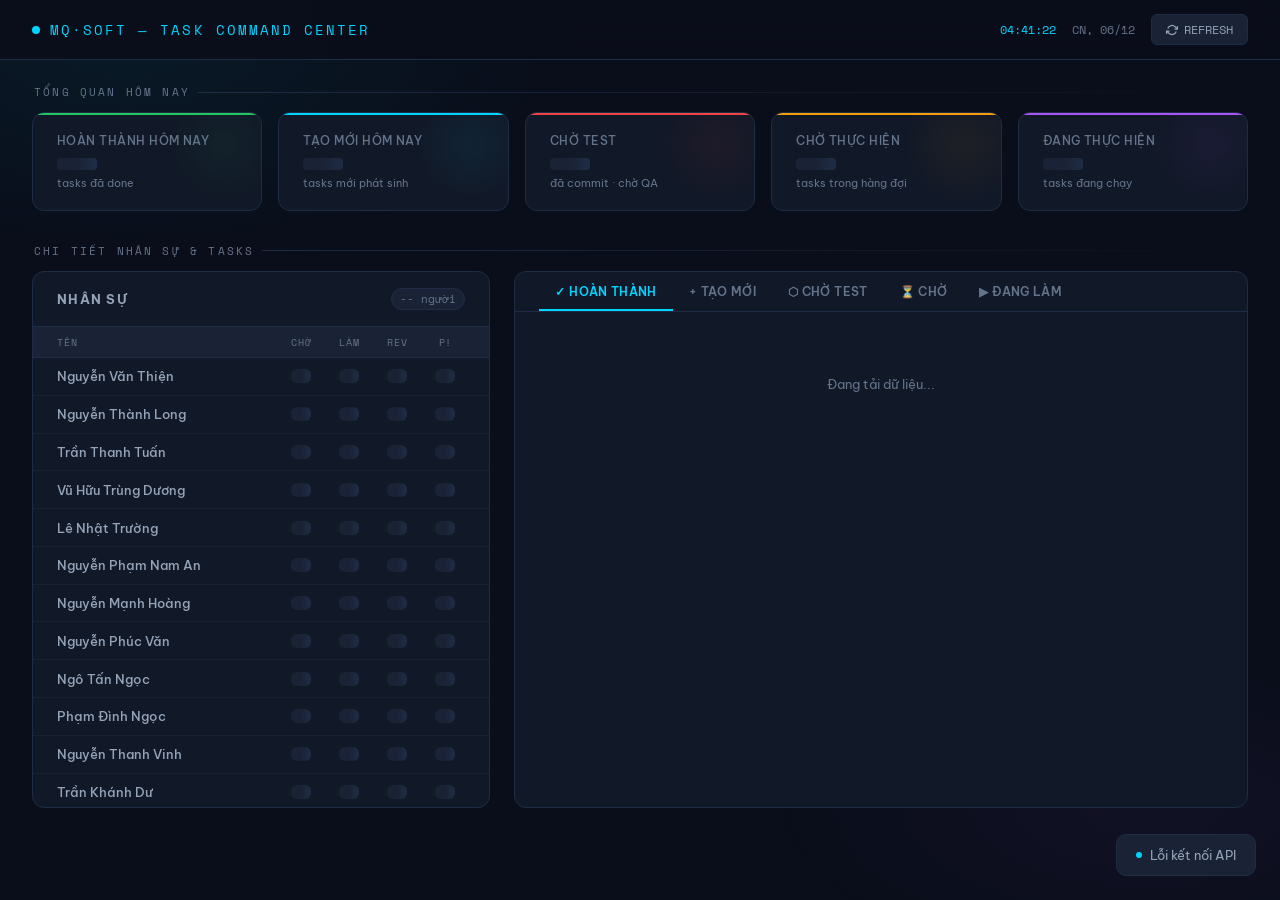
==== index.html @ 017e9a92 "first commit" ====
<!DOCTYPE html>
<html lang="vi">

<head>
  <meta charset="UTF-8">
  <meta name="viewport" content="width=device-width, initial-scale=1.0">
  <title>MQ Soft — Task Command Center</title>
  <!-- Fonts -->
  <link
    href="https://fonts.googleapis.com/css2?family=Space+Mono:wght@400;700&family=Be+Vietnam+Pro:wght@300;400;500;600;700;800&display=swap"
    rel="stylesheet">
  <!-- CSS -->
  <link rel="stylesheet" href="style.css">
</head>

<body>

  <header>
    <div class="logo">
      <div class="logo-dot"></div>
      MQ·SOFT — TASK COMMAND CENTER
    </div>
    <div class="header-right">
      <span id="clock">--:--:--</span>
      <span id="date-display"></span>
      <button class="refresh-btn" id="refreshBtn" onclick="loadAll()">
        <svg width="12" height="12" viewBox="0 0 24 24" fill="none" stroke="currentColor" stroke-width="2.5">
          <path d="M23 4v6h-6M1 20v-6h6" />
          <path d="M3.51 9a9 9 0 0114.85-3.36L23 10M1 14l4.64 4.36A9 9 0 0020.49 15" />
        </svg>
        REFRESH
      </button>
    </div>
  </header>

  <main>
    <!-- KPI ROW -->
    <div class="section-label">Tổng quan hôm nay</div>
    <div class="kpi-grid" id="kpiGrid">
      <div class="kpi-card" style="--card-accent:#22c55e" onclick="showTab('completed')">
        <div class="kpi-label">Hoàn thành hôm nay</div>
        <div class="kpi-value" id="kpi-completed">
          <div class="kpi-loading"></div>
        </div>
        <div class="kpi-sub">tasks đã done</div>
      </div>
      <div class="kpi-card" style="--card-accent:#00d4ff" onclick="showTab('created')">
        <div class="kpi-label">Tạo mới hôm nay</div>
        <div class="kpi-value" id="kpi-created">
          <div class="kpi-loading"></div>
        </div>
        <div class="kpi-sub">tasks mới phát sinh</div>
      </div>
      <div class="kpi-card" style="--card-accent:#ef4444" onclick="showTab('wait-test')">
        <div class="kpi-label">Chờ Test</div>
        <div class="kpi-value" id="kpi-waitTest">
          <div class="kpi-loading"></div>
        </div>
        <div class="kpi-sub">đã commit · chờ QA</div>
      </div>
      <div class="kpi-card" style="--card-accent:#f59e0b" onclick="showTab('pending')">
        <div class="kpi-label">Chờ thực hiện</div>
        <div class="kpi-value" id="kpi-pending">
          <div class="kpi-loading"></div>
        </div>
        <div class="kpi-sub">tasks trong hàng đợi</div>
      </div>
      <div class="kpi-card" style="--card-accent:#a855f7" onclick="showTab('doing')">
        <div class="kpi-label">Đang thực hiện</div>
        <div class="kpi-value" id="kpi-doing">
          <div class="kpi-loading"></div>
        </div>
        <div class="kpi-sub">tasks đang chạy</div>
      </div>
    </div>

    <!-- BOTTOM GRID -->
    <div class="section-label">Chi tiết nhân sự & Tasks</div>
    <div class="bottom-grid">

      <!-- Personnel Table -->
      <div class="table-card">
        <div class="table-header">
          <span class="table-title">Nhân sự</span>
          <span class="table-badge" id="staffCount">-- người</span>
        </div>
        <div class="personnel-list">
          <div class="person-row person-row-head">
            <div class="col-head">Tên</div>
            <div class="col-head" title="Chờ">CHỜ</div>
            <div class="col-head" title="Đang làm">LÀM</div>
            <div class="col-head" title="Review">REV</div>
            <div class="col-head" title="Ưu tiên">P!</div>
          </div>
          <div id="personList"></div>
        </div>
      </div>

      <!-- Task Detail -->
      <div class="detail-card">
        <div class="detail-tabs" id="tabBar">
          <button class="tab-btn active" data-tab="completed" onclick="showTab('completed')">✓ Hoàn thành</button>
          <button class="tab-btn" data-tab="created" onclick="showTab('created')">+ Tạo mới</button>
          <button class="tab-btn" data-tab="wait-test" onclick="showTab('wait-test')">⬡ Chờ test</button>
          <button class="tab-btn" data-tab="pending" onclick="showTab('pending')">⏳ Chờ</button>
          <button class="tab-btn" data-tab="doing" onclick="showTab('doing')">▶ Đang làm</button>
        </div>
        <div class="detail-body" id="taskList">
          <div class="empty-state">Đang tải dữ liệu...</div>
        </div>
      </div>

    </div>
  </main>

  <!-- Modal -->
  <div class="modal-overlay" id="modalOverlay" onclick="closeModal(event)">
    <div class="modal" id="modal">
      <div class="modal-header">
        <div class="modal-title" id="modalTitle">Task Detail</div>
        <button class="modal-close" onclick="closeModalDirect()">✕</button>
      </div>
      <div class="modal-body" id="modalBody"></div>
    </div>
  </div>

  <!-- Toast -->
  <div class="toast" id="toast">
    <div class="toast-dot"></div>
    <span id="toastMsg"></span>
  </div>

  <!-- JS -->
  <script src="script.js"></script>
</body>

</html>
---- style.css ----
:root {
  --bg: #0a0e1a;
  --surface: #111827;
  --surface2: #1a2235;
  --border: #1e2d45;
  --accent: #00d4ff;
  --accent2: #ff6b35;
  --accent3: #a855f7;
  --green: #22c55e;
  --yellow: #f59e0b;
  --red: #ef4444;
  --text: #e2e8f0;
  --text-muted: #64748b;
  --text-dim: #94a3b8;
  --mono: 'Space Mono', monospace;
  --sans: 'Be Vietnam Pro', sans-serif;
}

* { margin: 0; padding: 0; box-sizing: border-box; }

body {
  background: var(--bg);
  color: var(--text);
  font-family: var(--sans);
  min-height: 100vh;
  overflow-x: hidden;
}

body::before {
  content: '';
  position: fixed;
  top: 0; left: 0; right: 0; bottom: 0;
  background: 
    radial-gradient(ellipse 60% 40% at 10% 5%, rgba(0,212,255,0.06) 0%, transparent 60%),
    radial-gradient(ellipse 50% 30% at 90% 90%, rgba(168,85,247,0.05) 0%, transparent 60%);
  pointer-events: none;
  z-index: 0;
}

/* HEADER */
header {
  position: sticky; top: 0; z-index: 100;
  background: rgba(10,14,26,0.9);
  backdrop-filter: blur(16px);
  border-bottom: 1px solid var(--border);
  padding: 0 2rem;
  display: flex; align-items: center; justify-content: space-between;
  height: 60px;
}

.logo {
  font-family: var(--mono);
  font-size: 0.85rem;
  color: var(--accent);
  letter-spacing: 0.15em;
  display: flex; align-items: center; gap: 10px;
}
.logo-dot {
  width: 8px; height: 8px; border-radius: 50%;
  background: var(--accent);
  animation: pulse 2s infinite;
}
@keyframes pulse {
  0%,100% { opacity:1; transform: scale(1); }
  50% { opacity:0.4; transform: scale(0.7); }
}

.header-right {
  display: flex; align-items: center; gap: 1rem;
  font-family: var(--mono); font-size: 0.75rem; color: var(--text-muted);
}

#clock { color: var(--accent); }

.refresh-btn {
  display: flex; align-items: center; gap: 6px;
  background: var(--surface2); border: 1px solid var(--border);
  color: var(--text-dim); padding: 6px 14px; border-radius: 6px;
  cursor: pointer; font-family: var(--mono); font-size: 0.72rem;
  transition: all 0.2s;
}
.refresh-btn:hover { border-color: var(--accent); color: var(--accent); }
.refresh-btn svg { transition: transform 0.4s; }
.refresh-btn.loading svg { animation: spin 0.8s linear infinite; }
@keyframes spin { to { transform: rotate(360deg); } }

/* MAIN */
main {
  position: relative; z-index: 1;
  padding: 1.5rem 2rem 3rem;
  max-width: 1600px; margin: 0 auto;
}

/* SECTION TITLE */
.section-label {
  font-family: var(--mono);
  font-size: 0.68rem; letter-spacing: 0.2em;
  color: var(--text-muted); text-transform: uppercase;
  margin-bottom: 0.75rem; padding-left: 2px;
  display: flex; align-items: center; gap: 8px;
}
.section-label::after {
  content: ''; flex: 1; height: 1px;
  background: linear-gradient(90deg, var(--border), transparent);
}

/* KPI GRID */
.kpi-grid {
  display: grid;
  grid-template-columns: repeat(5, 1fr);
  gap: 1rem; margin-bottom: 2rem;
}

.kpi-card {
  background: var(--surface);
  border: 1px solid var(--border);
  border-radius: 12px;
  padding: 1.25rem 1.5rem;
  position: relative; overflow: hidden;
  cursor: pointer;
  transition: transform 0.2s, border-color 0.2s, box-shadow 0.2s;
}
.kpi-card:hover {
  transform: translateY(-2px);
  border-color: var(--card-accent, var(--accent));
  box-shadow: 0 8px 32px rgba(0,0,0,0.4), 0 0 0 1px var(--card-accent, var(--accent)) inset;
}
.kpi-card::before {
  content: '';
  position: absolute; top: 0; left: 0; right: 0; height: 2px;
  background: var(--card-accent, var(--accent));
}
.kpi-card::after {
  content: '';
  position: absolute; top: -30%; right: -10%;
  width: 120px; height: 120px; border-radius: 50%;
  background: radial-gradient(circle, var(--card-accent, var(--accent)) 0%, transparent 70%);
  opacity: 0.06;
  pointer-events: none;
}

.kpi-label {
  font-size: 0.72rem; font-weight: 500; letter-spacing: 0.04em;
  color: var(--text-muted); margin-bottom: 0.6rem;
  text-transform: uppercase;
}
.kpi-value {
  font-family: var(--mono); font-size: 2.4rem; font-weight: 700;
  line-height: 1;
  color: var(--card-accent, var(--accent));
}
.kpi-sub {
  font-size: 0.7rem; color: var(--text-muted); margin-top: 0.4rem;
}
.kpi-loading {
  width: 40px; height: 12px;
  background: linear-gradient(90deg, var(--surface2) 25%, var(--border) 50%, var(--surface2) 75%);
  background-size: 200% 100%;
  animation: shimmer 1.2s infinite;
  border-radius: 4px;
}
@keyframes shimmer {
  0% { background-position: 200% 0; }
  100% { background-position: -200% 0; }
}

/* BOTTOM GRID */
.bottom-grid {
  display: grid;
  grid-template-columns: 1fr 1.6fr;
  gap: 1.5rem;
}

/* PERSONNEL TABLE */
.table-card {
  background: var(--surface);
  border: 1px solid var(--border);
  border-radius: 12px;
  overflow: hidden;
}

.table-header {
  padding: 1rem 1.5rem;
  border-bottom: 1px solid var(--border);
  display: flex; align-items: center; justify-content: space-between;
}
.table-title {
  font-size: 0.8rem; font-weight: 700;
  text-transform: uppercase; letter-spacing: 0.1em;
  color: var(--text-dim);
}
.table-badge {
  font-family: var(--mono); font-size: 0.68rem;
  background: var(--surface2); border: 1px solid var(--border);
  color: var(--text-muted); padding: 2px 8px; border-radius: 20px;
}

.personnel-list { overflow-y: auto; max-height: 480px; }
.personnel-list::-webkit-scrollbar { width: 4px; }
.personnel-list::-webkit-scrollbar-track { background: transparent; }
.personnel-list::-webkit-scrollbar-thumb { background: var(--border); border-radius: 2px; }

.person-row {
  display: grid;
  grid-template-columns: 1fr 40px 40px 40px 40px;
  align-items: center;
  padding: 0.65rem 1.5rem;
  border-bottom: 1px solid rgba(30,45,69,0.5);
  gap: 0.5rem;
  cursor: pointer;
  transition: background 0.15s;
}
.person-row:hover { background: var(--surface2); }
.person-row:last-child { border-bottom: none; }

.person-name {
  font-size: 0.8rem; font-weight: 500;
  color: var(--text-dim);
  white-space: nowrap; overflow: hidden; text-overflow: ellipsis;
}
.person-stat {
  text-align: center;
  font-family: var(--mono); font-size: 0.8rem; font-weight: 700;
}
.stat-pending { color: var(--yellow); }
.stat-doing { color: var(--accent); }
.stat-review { color: var(--accent3); }
.stat-priority { color: var(--red); }

.person-row-head {
  grid-template-columns: 1fr 40px 40px 40px 40px;
  padding: 0.5rem 1.5rem;
  background: var(--surface2);
  border-bottom: 1px solid var(--border);
  position: sticky; top: 0; z-index: 1;
}
.col-head {
  text-align: center;
  font-family: var(--mono); font-size: 0.6rem;
  color: var(--text-muted); letter-spacing: 0.08em; text-transform: uppercase;
}
.col-head:first-child { text-align: left; }

/* TASK DETAIL PANEL */
.detail-card {
  background: var(--surface);
  border: 1px solid var(--border);
  border-radius: 12px;
  overflow: hidden;
  display: flex; flex-direction: column;
}

.detail-tabs {
  display: flex;
  border-bottom: 1px solid var(--border);
  padding: 0 1.5rem;
  gap: 0;
}
.tab-btn {
  background: none; border: none;
  color: var(--text-muted); cursor: pointer;
  font-family: var(--sans); font-size: 0.75rem; font-weight: 600;
  padding: 0.75rem 1rem;
  position: relative; letter-spacing: 0.03em;
  text-transform: uppercase; transition: color 0.2s;
  white-space: nowrap;
}
.tab-btn::after {
  content: ''; position: absolute; bottom: 0; left: 0; right: 0;
  height: 2px; background: var(--accent);
  transform: scaleX(0); transition: transform 0.2s;
}
.tab-btn.active { color: var(--accent); }
.tab-btn.active::after { transform: scaleX(1); }

.detail-body { flex: 1; overflow-y: auto; padding: 1rem 1.5rem; max-height: 480px; }
.detail-body::-webkit-scrollbar { width: 4px; }
.detail-body::-webkit-scrollbar-thumb { background: var(--border); border-radius: 2px; }

/* TASK LIST */
.task-item {
  background: var(--surface2);
  border: 1px solid var(--border);
  border-radius: 8px;
  padding: 0.85rem 1rem;
  margin-bottom: 0.6rem;
  transition: border-color 0.15s;
  cursor: pointer;
}
.task-item:hover { border-color: var(--accent); }

.task-title {
  font-size: 0.82rem; font-weight: 500; color: var(--text);
  margin-bottom: 0.4rem; line-height: 1.4;
}
.task-meta {
  display: flex; align-items: center; flex-wrap: wrap; gap: 0.5rem;
  margin-top: 0.4rem;
}
.task-tag {
  font-size: 0.65rem; font-weight: 600; letter-spacing: 0.05em;
  text-transform: uppercase; padding: 2px 8px; border-radius: 4px;
  border: 1px solid;
}
.tag-pending { color: var(--yellow); border-color: rgba(245,158,11,0.3); background: rgba(245,158,11,0.08); }
.tag-doing { color: var(--accent); border-color: rgba(0,212,255,0.3); background: rgba(0,212,255,0.08); }
.tag-review { color: var(--accent3); border-color: rgba(168,85,247,0.3); background: rgba(168,85,247,0.08); }
.tag-completed { color: var(--green); border-color: rgba(34,197,94,0.3); background: rgba(34,197,94,0.08); }
.tag-priority { color: var(--red); border-color: rgba(239,68,68,0.3); background: rgba(239,68,68,0.08); }

.task-assignee {
  font-size: 0.68rem; color: var(--text-muted);
  display: flex; align-items: center; gap: 4px;
}

.empty-state {
  text-align: center; padding: 3rem 1rem;
  color: var(--text-muted); font-size: 0.8rem;
}
.empty-state svg { opacity: 0.2; margin-bottom: 0.5rem; }

/* MODAL */
.modal-overlay {
  position: fixed; inset: 0; z-index: 999;
  background: rgba(0,0,0,0.7); backdrop-filter: blur(4px);
  display: flex; align-items: center; justify-content: center;
  padding: 1rem;
  opacity: 0; pointer-events: none; transition: opacity 0.2s;
}
.modal-overlay.open { opacity: 1; pointer-events: all; }

.modal {
  background: var(--surface);
  border: 1px solid var(--border);
  border-radius: 16px;
  width: 100%; max-width: 680px;
  max-height: 85vh; overflow-y: auto;
  transform: translateY(16px); transition: transform 0.2s;
}
.modal-overlay.open .modal { transform: translateY(0); }
.modal::-webkit-scrollbar { width: 4px; }
.modal::-webkit-scrollbar-thumb { background: var(--border); border-radius: 2px; }

.modal-header {
  padding: 1.5rem;
  border-bottom: 1px solid var(--border);
  display: flex; justify-content: space-between; align-items: flex-start;
  gap: 1rem;
}
.modal-title { font-size: 1rem; font-weight: 700; line-height: 1.4; color: var(--text); }
.modal-close {
  background: var(--surface2); border: 1px solid var(--border);
  color: var(--text-muted); width: 32px; height: 32px; border-radius: 8px;
  cursor: pointer; display: flex; align-items: center; justify-content: center;
  flex-shrink: 0; transition: all 0.2s;
}
.modal-close:hover { border-color: var(--red); color: var(--red); }

.modal-body { padding: 1.5rem; }
.modal-field { margin-bottom: 1rem; }
.modal-field-label {
  font-size: 0.68rem; font-weight: 600; letter-spacing: 0.1em;
  text-transform: uppercase; color: var(--text-muted); margin-bottom: 0.3rem;
}
.modal-field-value {
  font-size: 0.85rem; color: var(--text-dim);
  background: var(--surface2); border: 1px solid var(--border);
  border-radius: 8px; padding: 0.6rem 0.85rem;
  line-height: 1.5;
}

/* TOAST */
.toast {
  position: fixed; bottom: 1.5rem; right: 1.5rem; z-index: 9999;
  background: var(--surface2); border: 1px solid var(--border);
  border-radius: 10px; padding: 0.75rem 1.2rem;
  font-size: 0.8rem; color: var(--text-dim);
  display: flex; align-items: center; gap: 8px;
  transform: translateY(10px); opacity: 0;
  transition: all 0.3s;
}
.toast.show { transform: translateY(0); opacity: 1; }
.toast-dot { width: 6px; height: 6px; border-radius: 50%; background: var(--accent); }

/* Loading skeleton */
.skel { background: linear-gradient(90deg, var(--surface2) 25%, var(--border) 50%, var(--surface2) 75%);
  background-size: 200% 100%; animation: shimmer 1.2s infinite; border-radius: 6px; }

@media (max-width: 1200px) {
  .kpi-grid { grid-template-columns: repeat(3, 1fr); }
  .bottom-grid { grid-template-columns: 1fr; }
}
@media (max-width: 700px) {
  main { padding: 1rem; }
  .kpi-grid { grid-template-columns: repeat(2, 1fr); }
}
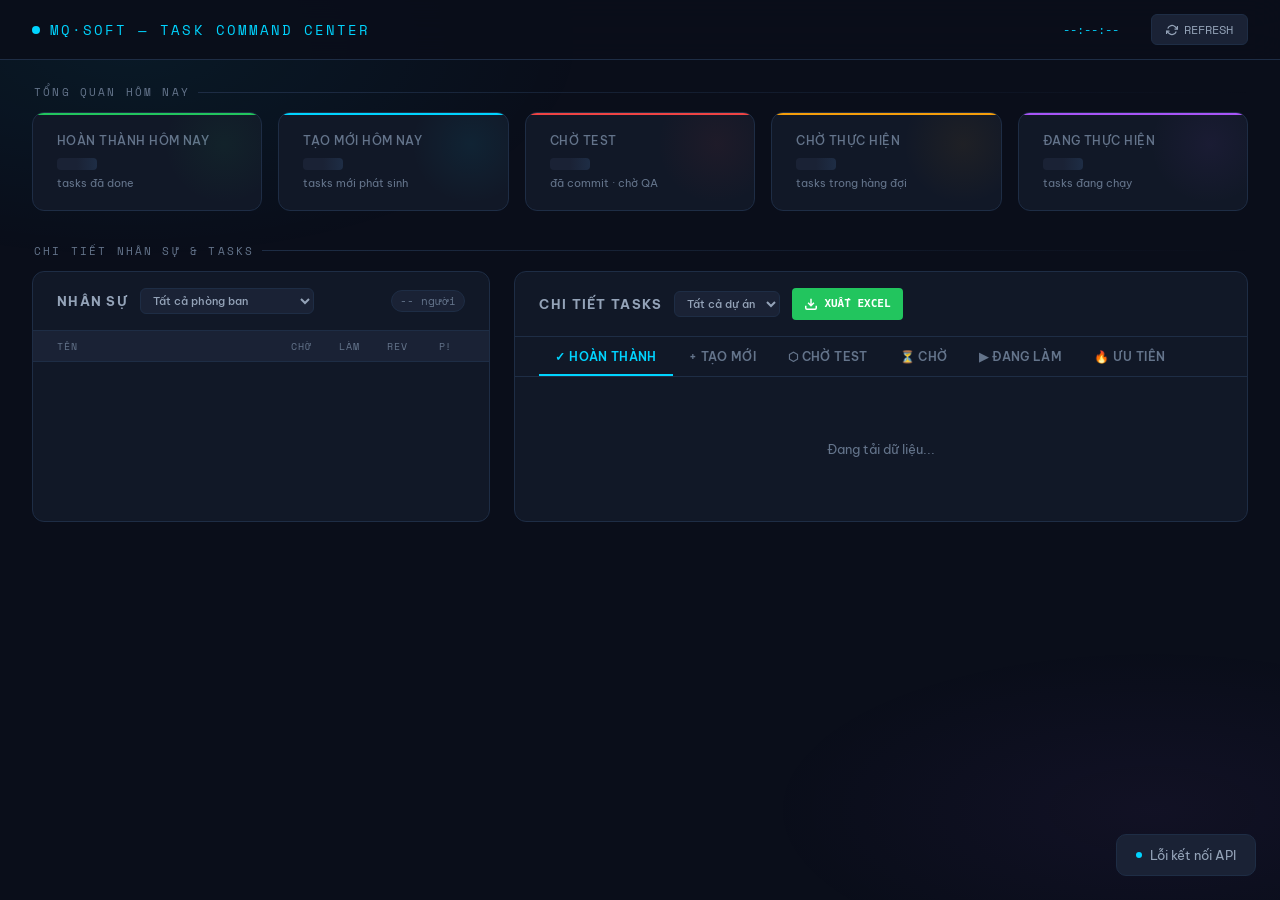
==== commit 34e2e432: "update_excell" ====
--- a/index.html
+++ b/index.html
@@ -23,7 +23,7 @@
     <div class="header-right">
       <span id="clock">--:--:--</span>
       <span id="date-display"></span>
-      <button class="refresh-btn" id="refreshBtn" onclick="loadAll()">
+      <button class="refresh-btn" id="refreshBtn" onclick="app.loadAll()">
         <svg width="12" height="12" viewBox="0 0 24 24" fill="none" stroke="currentColor" stroke-width="2.5">
           <path d="M23 4v6h-6M1 20v-6h6" />
           <path d="M3.51 9a9 9 0 0114.85-3.36L23 10M1 14l4.64 4.36A9 9 0 0020.49 15" />
@@ -37,35 +37,35 @@
     <!-- KPI ROW -->
     <div class="section-label">Tổng quan hôm nay</div>
     <div class="kpi-grid" id="kpiGrid">
-      <div class="kpi-card" style="--card-accent:#22c55e" onclick="showTab('completed')">
+      <div class="kpi-card" style="--card-accent:#22c55e" onclick="app.showTab('completed')">
         <div class="kpi-label">Hoàn thành hôm nay</div>
         <div class="kpi-value" id="kpi-completed">
           <div class="kpi-loading"></div>
         </div>
         <div class="kpi-sub">tasks đã done</div>
       </div>
-      <div class="kpi-card" style="--card-accent:#00d4ff" onclick="showTab('created')">
+      <div class="kpi-card" style="--card-accent:#00d4ff" onclick="app.showTab('created')">
         <div class="kpi-label">Tạo mới hôm nay</div>
         <div class="kpi-value" id="kpi-created">
           <div class="kpi-loading"></div>
         </div>
         <div class="kpi-sub">tasks mới phát sinh</div>
       </div>
-      <div class="kpi-card" style="--card-accent:#ef4444" onclick="showTab('wait-test')">
+      <div class="kpi-card" style="--card-accent:#ef4444" onclick="app.showTab('wait-test')">
         <div class="kpi-label">Chờ Test</div>
         <div class="kpi-value" id="kpi-waitTest">
           <div class="kpi-loading"></div>
         </div>
         <div class="kpi-sub">đã commit · chờ QA</div>
       </div>
-      <div class="kpi-card" style="--card-accent:#f59e0b" onclick="showTab('pending')">
+      <div class="kpi-card" style="--card-accent:#f59e0b" onclick="app.showTab('pending')">
         <div class="kpi-label">Chờ thực hiện</div>
         <div class="kpi-value" id="kpi-pending">
           <div class="kpi-loading"></div>
         </div>
         <div class="kpi-sub">tasks trong hàng đợi</div>
       </div>
-      <div class="kpi-card" style="--card-accent:#a855f7" onclick="showTab('doing')">
+      <div class="kpi-card" style="--card-accent:#a855f7" onclick="app.showTab('doing')">
         <div class="kpi-label">Đang thực hiện</div>
         <div class="kpi-value" id="kpi-doing">
           <div class="kpi-loading"></div>
@@ -81,7 +81,15 @@
       <!-- Personnel Table -->
       <div class="table-card">
         <div class="table-header">
-          <span class="table-title">Nhân sự</span>
+          <div style="display:flex; align-items:center; gap:12px;">
+            <span class="table-title">Nhân sự</span>
+            <select class="dept-select" onchange="app.filterByDept(this.value)">
+              <option value="All">Tất cả phòng ban</option>
+              <option value="Phòng Triển Khai - Quản Lý Dự Án">Phòng Triển Khai - QLDA</option>
+              <option value="Phòng Lập Trình">Phòng Lập Trình</option>
+              <option value="Ban Giám Đốc">Ban Giám Đốc</option>
+            </select>
+          </div>
           <span class="table-badge" id="staffCount">-- người</span>
         </div>
         <div class="personnel-list">
@@ -98,12 +106,27 @@
 
       <!-- Task Detail -->
       <div class="detail-card">
+        <div class="table-header">
+          <div style="display:flex; align-items:center; gap:12px;">
+            <span class="table-title">Chi tiết Tasks</span>
+            <select class="dept-select" id="projectSelect" onchange="app.filterByProject(this.value)">
+              <option value="All">Tất cả dự án</option>
+            </select>
+            <button class="refresh-btn" onclick="app.exportTasks()" style="background:#22c55e; color:white; border:none; padding:4px 12px; border-radius:4px; font-size:11px; font-weight:bold; cursor:pointer; height:32px; display:flex; align-items:center; gap:6px;">
+              <svg width="14" height="14" viewBox="0 0 24 24" fill="none" stroke="currentColor" stroke-width="2.5">
+                <path d="M21 15v4a2 2 0 0 1-2 2H5a2 2 0 0 1-2-2v-4M7 10l5 5 5-5M12 15V3"/>
+              </svg>
+              XUẤT EXCEL
+            </button>
+          </div>
+        </div>
         <div class="detail-tabs" id="tabBar">
-          <button class="tab-btn active" data-tab="completed" onclick="showTab('completed')">✓ Hoàn thành</button>
-          <button class="tab-btn" data-tab="created" onclick="showTab('created')">+ Tạo mới</button>
-          <button class="tab-btn" data-tab="wait-test" onclick="showTab('wait-test')">⬡ Chờ test</button>
-          <button class="tab-btn" data-tab="pending" onclick="showTab('pending')">⏳ Chờ</button>
-          <button class="tab-btn" data-tab="doing" onclick="showTab('doing')">▶ Đang làm</button>
+          <button class="tab-btn active" data-tab="completed" onclick="app.showTab('completed')">✓ Hoàn thành</button>
+          <button class="tab-btn" data-tab="created" onclick="app.showTab('created')">+ Tạo mới</button>
+          <button class="tab-btn" data-tab="wait-test" onclick="app.showTab('wait-test')">⬡ Chờ test</button>
+          <button class="tab-btn" data-tab="pending" onclick="app.showTab('pending')">⏳ Chờ</button>
+          <button class="tab-btn" data-tab="doing" onclick="app.showTab('doing')">▶ Đang làm</button>
+          <button class="tab-btn" data-tab="priority" onclick="app.showTab('priority')" style="--tab-accent:var(--red)">🔥 Ưu tiên</button>
         </div>
         <div class="detail-body" id="taskList">
           <div class="empty-state">Đang tải dữ liệu...</div>
@@ -114,11 +137,11 @@
   </main>
 
   <!-- Modal -->
-  <div class="modal-overlay" id="modalOverlay" onclick="closeModal(event)">
+  <div class="modal-overlay" id="modalOverlay" onclick="app.closeModal(event)">
     <div class="modal" id="modal">
       <div class="modal-header">
         <div class="modal-title" id="modalTitle">Task Detail</div>
-        <button class="modal-close" onclick="closeModalDirect()">✕</button>
+        <button class="modal-close" onclick="app.closeModalDirect()">✕</button>
       </div>
       <div class="modal-body" id="modalBody"></div>
     </div>
--- a/style.css
+++ b/style.css
@@ -16,7 +16,11 @@
   --sans: 'Be Vietnam Pro', sans-serif;
 }
 
-* { margin: 0; padding: 0; box-sizing: border-box; }
+* {
+  margin: 0;
+  padding: 0;
+  box-sizing: border-box;
+}
 
 body {
   background: var(--bg);
@@ -29,22 +33,29 @@
 body::before {
   content: '';
   position: fixed;
-  top: 0; left: 0; right: 0; bottom: 0;
-  background: 
-    radial-gradient(ellipse 60% 40% at 10% 5%, rgba(0,212,255,0.06) 0%, transparent 60%),
-    radial-gradient(ellipse 50% 30% at 90% 90%, rgba(168,85,247,0.05) 0%, transparent 60%);
+  top: 0;
+  left: 0;
+  right: 0;
+  bottom: 0;
+  background:
+    radial-gradient(ellipse 60% 40% at 10% 5%, rgba(0, 212, 255, 0.06) 0%, transparent 60%),
+    radial-gradient(ellipse 50% 30% at 90% 90%, rgba(168, 85, 247, 0.05) 0%, transparent 60%);
   pointer-events: none;
   z-index: 0;
 }
 
 /* HEADER */
 header {
-  position: sticky; top: 0; z-index: 100;
-  background: rgba(10,14,26,0.9);
+  position: sticky;
+  top: 0;
+  z-index: 100;
+  background: rgba(10, 14, 26, 0.9);
   backdrop-filter: blur(16px);
   border-bottom: 1px solid var(--border);
   padding: 0 2rem;
-  display: flex; align-items: center; justify-content: space-between;
+  display: flex;
+  align-items: center;
+  justify-content: space-between;
   height: 60px;
 }
 
@@ -53,54 +64,107 @@
   font-size: 0.85rem;
   color: var(--accent);
   letter-spacing: 0.15em;
-  display: flex; align-items: center; gap: 10px;
-}
+  display: flex;
+  align-items: center;
+  gap: 10px;
+}
+
 .logo-dot {
-  width: 8px; height: 8px; border-radius: 50%;
+  width: 8px;
+  height: 8px;
+  border-radius: 50%;
   background: var(--accent);
   animation: pulse 2s infinite;
 }
+
 @keyframes pulse {
-  0%,100% { opacity:1; transform: scale(1); }
-  50% { opacity:0.4; transform: scale(0.7); }
+
+  0%,
+  100% {
+    opacity: 1;
+    transform: scale(1);
+  }
+
+  50% {
+    opacity: 0.4;
+    transform: scale(0.7);
+  }
 }
 
 .header-right {
-  display: flex; align-items: center; gap: 1rem;
-  font-family: var(--mono); font-size: 0.75rem; color: var(--text-muted);
-}
-
-#clock { color: var(--accent); }
+  display: flex;
+  align-items: center;
+  gap: 1rem;
+  font-family: var(--mono);
+  font-size: 0.75rem;
+  color: var(--text-muted);
+}
+
+#clock {
+  color: var(--accent);
+}
 
 .refresh-btn {
-  display: flex; align-items: center; gap: 6px;
-  background: var(--surface2); border: 1px solid var(--border);
-  color: var(--text-dim); padding: 6px 14px; border-radius: 6px;
-  cursor: pointer; font-family: var(--mono); font-size: 0.72rem;
+  display: flex;
+  align-items: center;
+  gap: 6px;
+  background: var(--surface2);
+  border: 1px solid var(--border);
+  color: var(--text-dim);
+  padding: 6px 14px;
+  border-radius: 6px;
+  cursor: pointer;
+  font-family: var(--mono);
+  font-size: 0.72rem;
   transition: all 0.2s;
 }
-.refresh-btn:hover { border-color: var(--accent); color: var(--accent); }
-.refresh-btn svg { transition: transform 0.4s; }
-.refresh-btn.loading svg { animation: spin 0.8s linear infinite; }
-@keyframes spin { to { transform: rotate(360deg); } }
+
+.refresh-btn:hover {
+  border-color: var(--accent);
+  color: var(--accent);
+}
+
+.refresh-btn svg {
+  transition: transform 0.4s;
+}
+
+.refresh-btn.loading svg {
+  animation: spin 0.8s linear infinite;
+}
+
+@keyframes spin {
+  to {
+    transform: rotate(360deg);
+  }
+}
 
 /* MAIN */
 main {
-  position: relative; z-index: 1;
+  position: relative;
+  z-index: 1;
   padding: 1.5rem 2rem 3rem;
-  max-width: 1600px; margin: 0 auto;
+  max-width: 1600px;
+  margin: 0 auto;
 }
 
 /* SECTION TITLE */
 .section-label {
   font-family: var(--mono);
-  font-size: 0.68rem; letter-spacing: 0.2em;
-  color: var(--text-muted); text-transform: uppercase;
-  margin-bottom: 0.75rem; padding-left: 2px;
-  display: flex; align-items: center; gap: 8px;
-}
+  font-size: 0.68rem;
+  letter-spacing: 0.2em;
+  color: var(--text-muted);
+  text-transform: uppercase;
+  margin-bottom: 0.75rem;
+  padding-left: 2px;
+  display: flex;
+  align-items: center;
+  gap: 8px;
+}
+
 .section-label::after {
-  content: ''; flex: 1; height: 1px;
+  content: '';
+  flex: 1;
+  height: 1px;
   background: linear-gradient(90deg, var(--border), transparent);
 }
 
@@ -108,7 +172,8 @@
 .kpi-grid {
   display: grid;
   grid-template-columns: repeat(5, 1fr);
-  gap: 1rem; margin-bottom: 2rem;
+  gap: 1rem;
+  margin-bottom: 2rem;
 }
 
 .kpi-card {
@@ -116,52 +181,81 @@
   border: 1px solid var(--border);
   border-radius: 12px;
   padding: 1.25rem 1.5rem;
-  position: relative; overflow: hidden;
+  position: relative;
+  overflow: hidden;
   cursor: pointer;
   transition: transform 0.2s, border-color 0.2s, box-shadow 0.2s;
 }
+
 .kpi-card:hover {
   transform: translateY(-2px);
   border-color: var(--card-accent, var(--accent));
-  box-shadow: 0 8px 32px rgba(0,0,0,0.4), 0 0 0 1px var(--card-accent, var(--accent)) inset;
-}
+  box-shadow: 0 8px 32px rgba(0, 0, 0, 0.4), 0 0 0 1px var(--card-accent, var(--accent)) inset;
+}
+
 .kpi-card::before {
   content: '';
-  position: absolute; top: 0; left: 0; right: 0; height: 2px;
+  position: absolute;
+  top: 0;
+  left: 0;
+  right: 0;
+  height: 2px;
   background: var(--card-accent, var(--accent));
 }
+
 .kpi-card::after {
   content: '';
-  position: absolute; top: -30%; right: -10%;
-  width: 120px; height: 120px; border-radius: 50%;
+  position: absolute;
+  top: -30%;
+  right: -10%;
+  width: 120px;
+  height: 120px;
+  border-radius: 50%;
   background: radial-gradient(circle, var(--card-accent, var(--accent)) 0%, transparent 70%);
   opacity: 0.06;
   pointer-events: none;
 }
 
 .kpi-label {
-  font-size: 0.72rem; font-weight: 500; letter-spacing: 0.04em;
-  color: var(--text-muted); margin-bottom: 0.6rem;
+  font-size: 0.72rem;
+  font-weight: 500;
+  letter-spacing: 0.04em;
+  color: var(--text-muted);
+  margin-bottom: 0.6rem;
   text-transform: uppercase;
 }
+
 .kpi-value {
-  font-family: var(--mono); font-size: 2.4rem; font-weight: 700;
+  font-family: var(--mono);
+  font-size: 2.4rem;
+  font-weight: 700;
   line-height: 1;
   color: var(--card-accent, var(--accent));
 }
+
 .kpi-sub {
-  font-size: 0.7rem; color: var(--text-muted); margin-top: 0.4rem;
-}
+  font-size: 0.7rem;
+  color: var(--text-muted);
+  margin-top: 0.4rem;
+}
+
 .kpi-loading {
-  width: 40px; height: 12px;
+  width: 40px;
+  height: 12px;
   background: linear-gradient(90deg, var(--surface2) 25%, var(--border) 50%, var(--surface2) 75%);
   background-size: 200% 100%;
   animation: shimmer 1.2s infinite;
   border-radius: 4px;
 }
+
 @keyframes shimmer {
-  0% { background-position: 200% 0; }
-  100% { background-position: -200% 0; }
+  0% {
+    background-position: 200% 0;
+  }
+
+  100% {
+    background-position: -200% 0;
+  }
 }
 
 /* BOTTOM GRID */
@@ -182,64 +276,145 @@
 .table-header {
   padding: 1rem 1.5rem;
   border-bottom: 1px solid var(--border);
-  display: flex; align-items: center; justify-content: space-between;
-}
+  display: flex;
+  align-items: center;
+  justify-content: space-between;
+}
+
 .table-title {
-  font-size: 0.8rem; font-weight: 700;
-  text-transform: uppercase; letter-spacing: 0.1em;
+  font-size: 0.8rem;
+  font-weight: 700;
+  text-transform: uppercase;
+  letter-spacing: 0.1em;
   color: var(--text-dim);
 }
+
 .table-badge {
-  font-family: var(--mono); font-size: 0.68rem;
-  background: var(--surface2); border: 1px solid var(--border);
-  color: var(--text-muted); padding: 2px 8px; border-radius: 20px;
-}
-
-.personnel-list { overflow-y: auto; max-height: 480px; }
-.personnel-list::-webkit-scrollbar { width: 4px; }
-.personnel-list::-webkit-scrollbar-track { background: transparent; }
-.personnel-list::-webkit-scrollbar-thumb { background: var(--border); border-radius: 2px; }
+  font-family: var(--mono);
+  font-size: 0.68rem;
+  background: var(--surface2);
+  border: 1px solid var(--border);
+  color: var(--text-muted);
+  padding: 2px 8px;
+  border-radius: 20px;
+}
+
+.dept-select {
+  background: var(--surface2);
+  border: 1px solid var(--border);
+  color: var(--text-dim);
+  font-family: var(--sans);
+  font-size: 0.7rem;
+  font-weight: 500;
+  padding: 4px 8px;
+  border-radius: 6px;
+  cursor: pointer;
+  outline: none;
+  transition: all 0.2s;
+}
+
+.dept-select:hover,
+.dept-select:focus {
+  border-color: var(--accent);
+  color: var(--accent);
+}
+
+.dept-select option {
+  background: var(--surface);
+  color: var(--text);
+}
+
+.personnel-list {
+  overflow-y: auto;
+  max-height: 480px;
+}
+
+.personnel-list::-webkit-scrollbar {
+  width: 4px;
+}
+
+.personnel-list::-webkit-scrollbar-track {
+  background: transparent;
+}
+
+.personnel-list::-webkit-scrollbar-thumb {
+  background: var(--border);
+  border-radius: 2px;
+}
 
 .person-row {
   display: grid;
   grid-template-columns: 1fr 40px 40px 40px 40px;
   align-items: center;
   padding: 0.65rem 1.5rem;
-  border-bottom: 1px solid rgba(30,45,69,0.5);
+  border-bottom: 1px solid rgba(30, 45, 69, 0.5);
   gap: 0.5rem;
   cursor: pointer;
   transition: background 0.15s;
 }
-.person-row:hover { background: var(--surface2); }
-.person-row:last-child { border-bottom: none; }
+
+.person-row:hover {
+  background: var(--surface2);
+}
+
+.person-row:last-child {
+  border-bottom: none;
+}
 
 .person-name {
-  font-size: 0.8rem; font-weight: 500;
+  font-size: 0.8rem;
+  font-weight: 500;
   color: var(--text-dim);
-  white-space: nowrap; overflow: hidden; text-overflow: ellipsis;
-}
+  white-space: nowrap;
+  overflow: hidden;
+  text-overflow: ellipsis;
+}
+
 .person-stat {
   text-align: center;
-  font-family: var(--mono); font-size: 0.8rem; font-weight: 700;
-}
-.stat-pending { color: var(--yellow); }
-.stat-doing { color: var(--accent); }
-.stat-review { color: var(--accent3); }
-.stat-priority { color: var(--red); }
+  font-family: var(--mono);
+  font-size: 0.8rem;
+  font-weight: 700;
+}
+
+.stat-pending {
+  color: var(--yellow);
+}
+
+.stat-doing {
+  color: var(--accent);
+}
+
+.stat-review {
+  color: var(--accent3);
+}
+
+.stat-priority {
+  color: var(--red);
+}
 
 .person-row-head {
   grid-template-columns: 1fr 40px 40px 40px 40px;
   padding: 0.5rem 1.5rem;
   background: var(--surface2);
   border-bottom: 1px solid var(--border);
-  position: sticky; top: 0; z-index: 1;
-}
+  position: sticky;
+  top: 0;
+  z-index: 1;
+}
+
 .col-head {
   text-align: center;
-  font-family: var(--mono); font-size: 0.6rem;
-  color: var(--text-muted); letter-spacing: 0.08em; text-transform: uppercase;
-}
-.col-head:first-child { text-align: left; }
+  font-family: var(--mono);
+  font-size: 0.6rem;
+  color: var(--text-muted);
+  letter-spacing: 0.08em;
+  text-transform: uppercase;
+}
+
+.col-head:first-child {
+  text-align: left;
+}
 
 /* TASK DETAIL PANEL */
 .detail-card {
@@ -247,7 +422,8 @@
   border: 1px solid var(--border);
   border-radius: 12px;
   overflow: hidden;
-  display: flex; flex-direction: column;
+  display: flex;
+  flex-direction: column;
 }
 
 .detail-tabs {
@@ -256,26 +432,58 @@
   padding: 0 1.5rem;
   gap: 0;
 }
+
 .tab-btn {
-  background: none; border: none;
-  color: var(--text-muted); cursor: pointer;
-  font-family: var(--sans); font-size: 0.75rem; font-weight: 600;
+  background: none;
+  border: none;
+  color: var(--text-muted);
+  cursor: pointer;
+  font-family: var(--sans);
+  font-size: 0.75rem;
+  font-weight: 600;
   padding: 0.75rem 1rem;
-  position: relative; letter-spacing: 0.03em;
-  text-transform: uppercase; transition: color 0.2s;
+  position: relative;
+  letter-spacing: 0.03em;
+  text-transform: uppercase;
+  transition: color 0.2s;
   white-space: nowrap;
 }
+
 .tab-btn::after {
-  content: ''; position: absolute; bottom: 0; left: 0; right: 0;
-  height: 2px; background: var(--accent);
-  transform: scaleX(0); transition: transform 0.2s;
-}
-.tab-btn.active { color: var(--accent); }
-.tab-btn.active::after { transform: scaleX(1); }
-
-.detail-body { flex: 1; overflow-y: auto; padding: 1rem 1.5rem; max-height: 480px; }
-.detail-body::-webkit-scrollbar { width: 4px; }
-.detail-body::-webkit-scrollbar-thumb { background: var(--border); border-radius: 2px; }
+  content: '';
+  position: absolute;
+  bottom: 0;
+  left: 0;
+  right: 0;
+  height: 2px;
+  background: var(--accent);
+  transform: scaleX(0);
+  transition: transform 0.2s;
+}
+
+.tab-btn.active {
+  color: var(--accent);
+}
+
+.tab-btn.active::after {
+  transform: scaleX(1);
+}
+
+.detail-body {
+  flex: 1;
+  overflow-y: auto;
+  padding: 1rem 1.5rem;
+  max-height: 480px;
+}
+
+.detail-body::-webkit-scrollbar {
+  width: 4px;
+}
+
+.detail-body::-webkit-scrollbar-thumb {
+  background: var(--border);
+  border-radius: 2px;
+}
 
 /* TASK LIST */
 .task-item {
@@ -287,110 +495,261 @@
   transition: border-color 0.15s;
   cursor: pointer;
 }
-.task-item:hover { border-color: var(--accent); }
+
+.task-item:hover {
+  border-color: var(--accent);
+}
 
 .task-title {
-  font-size: 0.82rem; font-weight: 500; color: var(--text);
-  margin-bottom: 0.4rem; line-height: 1.4;
-}
+  font-size: 0.82rem;
+  font-weight: 500;
+  color: var(--text);
+  margin-bottom: 0.4rem;
+  line-height: 1.4;
+}
+
 .task-meta {
-  display: flex; align-items: center; flex-wrap: wrap; gap: 0.5rem;
+  display: flex;
+  align-items: center;
+  flex-wrap: wrap;
+  gap: 0.5rem;
   margin-top: 0.4rem;
 }
+
 .task-tag {
-  font-size: 0.65rem; font-weight: 600; letter-spacing: 0.05em;
-  text-transform: uppercase; padding: 2px 8px; border-radius: 4px;
+  font-size: 0.65rem;
+  font-weight: 600;
+  letter-spacing: 0.05em;
+  text-transform: uppercase;
+  padding: 2px 8px;
+  border-radius: 4px;
   border: 1px solid;
 }
-.tag-pending { color: var(--yellow); border-color: rgba(245,158,11,0.3); background: rgba(245,158,11,0.08); }
-.tag-doing { color: var(--accent); border-color: rgba(0,212,255,0.3); background: rgba(0,212,255,0.08); }
-.tag-review { color: var(--accent3); border-color: rgba(168,85,247,0.3); background: rgba(168,85,247,0.08); }
-.tag-completed { color: var(--green); border-color: rgba(34,197,94,0.3); background: rgba(34,197,94,0.08); }
-.tag-priority { color: var(--red); border-color: rgba(239,68,68,0.3); background: rgba(239,68,68,0.08); }
+
+.tag-pending {
+  color: var(--yellow);
+  border-color: rgba(245, 158, 11, 0.3);
+  background: rgba(245, 158, 11, 0.08);
+}
+
+.tag-doing {
+  color: var(--accent);
+  border-color: rgba(0, 212, 255, 0.3);
+  background: rgba(0, 212, 255, 0.08);
+}
+
+.tag-review {
+  color: var(--accent3);
+  border-color: rgba(168, 85, 247, 0.3);
+  background: rgba(168, 85, 247, 0.08);
+}
+
+.tag-completed {
+  color: var(--green);
+  border-color: rgba(34, 197, 94, 0.3);
+  background: rgba(34, 197, 94, 0.08);
+}
+
+.tag-priority {
+  color: var(--red);
+  border-color: rgba(239, 68, 68, 0.3);
+  background: rgba(239, 68, 68, 0.08);
+}
 
 .task-assignee {
-  font-size: 0.68rem; color: var(--text-muted);
-  display: flex; align-items: center; gap: 4px;
+  font-size: 0.68rem;
+  color: var(--text-muted);
+  display: flex;
+  align-items: center;
+  gap: 4px;
+}
+
+.task-tag.active-filter {
+  box-shadow: 0 0 0 2px var(--surface), 0 0 0 4px currentColor;
+  transform: scale(1.05);
+}
+
+.task-tag:hover {
+  filter: brightness(1.2);
 }
 
 .empty-state {
-  text-align: center; padding: 3rem 1rem;
-  color: var(--text-muted); font-size: 0.8rem;
-}
-.empty-state svg { opacity: 0.2; margin-bottom: 0.5rem; }
+  text-align: center;
+  padding: 3rem 1rem;
+  color: var(--text-muted);
+  font-size: 0.8rem;
+}
+
+.empty-state svg {
+  opacity: 0.2;
+  margin-bottom: 0.5rem;
+}
 
 /* MODAL */
 .modal-overlay {
-  position: fixed; inset: 0; z-index: 999;
-  background: rgba(0,0,0,0.7); backdrop-filter: blur(4px);
-  display: flex; align-items: center; justify-content: center;
+  position: fixed;
+  inset: 0;
+  z-index: 999;
+  background: rgba(0, 0, 0, 0.7);
+  backdrop-filter: blur(4px);
+  display: flex;
+  align-items: center;
+  justify-content: center;
   padding: 1rem;
-  opacity: 0; pointer-events: none; transition: opacity 0.2s;
-}
-.modal-overlay.open { opacity: 1; pointer-events: all; }
+  opacity: 0;
+  pointer-events: none;
+  transition: opacity 0.2s;
+}
+
+.modal-overlay.open {
+  opacity: 1;
+  pointer-events: all;
+}
 
 .modal {
   background: var(--surface);
   border: 1px solid var(--border);
   border-radius: 16px;
-  width: 100%; max-width: 680px;
-  max-height: 85vh; overflow-y: auto;
-  transform: translateY(16px); transition: transform 0.2s;
-}
-.modal-overlay.open .modal { transform: translateY(0); }
-.modal::-webkit-scrollbar { width: 4px; }
-.modal::-webkit-scrollbar-thumb { background: var(--border); border-radius: 2px; }
+  width: 100%;
+  max-width: 680px;
+  max-height: 85vh;
+  overflow-y: auto;
+  transform: translateY(16px);
+  transition: transform 0.2s;
+}
+
+.modal-overlay.open .modal {
+  transform: translateY(0);
+}
+
+.modal::-webkit-scrollbar {
+  width: 4px;
+}
+
+.modal::-webkit-scrollbar-thumb {
+  background: var(--border);
+  border-radius: 2px;
+}
 
 .modal-header {
   padding: 1.5rem;
   border-bottom: 1px solid var(--border);
-  display: flex; justify-content: space-between; align-items: flex-start;
+  display: flex;
+  justify-content: space-between;
+  align-items: flex-start;
   gap: 1rem;
 }
-.modal-title { font-size: 1rem; font-weight: 700; line-height: 1.4; color: var(--text); }
+
+.modal-title {
+  font-size: 1rem;
+  font-weight: 700;
+  line-height: 1.4;
+  color: var(--text);
+}
+
 .modal-close {
-  background: var(--surface2); border: 1px solid var(--border);
-  color: var(--text-muted); width: 32px; height: 32px; border-radius: 8px;
-  cursor: pointer; display: flex; align-items: center; justify-content: center;
-  flex-shrink: 0; transition: all 0.2s;
-}
-.modal-close:hover { border-color: var(--red); color: var(--red); }
-
-.modal-body { padding: 1.5rem; }
-.modal-field { margin-bottom: 1rem; }
+  background: var(--surface2);
+  border: 1px solid var(--border);
+  color: var(--text-muted);
+  width: 32px;
+  height: 32px;
+  border-radius: 8px;
+  cursor: pointer;
+  display: flex;
+  align-items: center;
+  justify-content: center;
+  flex-shrink: 0;
+  transition: all 0.2s;
+}
+
+.modal-close:hover {
+  border-color: var(--red);
+  color: var(--red);
+}
+
+.modal-body {
+  padding: 1.5rem;
+}
+
+.modal-field {
+  margin-bottom: 1rem;
+}
+
 .modal-field-label {
-  font-size: 0.68rem; font-weight: 600; letter-spacing: 0.1em;
-  text-transform: uppercase; color: var(--text-muted); margin-bottom: 0.3rem;
-}
+  font-size: 0.68rem;
+  font-weight: 600;
+  letter-spacing: 0.1em;
+  text-transform: uppercase;
+  color: var(--text-muted);
+  margin-bottom: 0.3rem;
+}
+
 .modal-field-value {
-  font-size: 0.85rem; color: var(--text-dim);
-  background: var(--surface2); border: 1px solid var(--border);
-  border-radius: 8px; padding: 0.6rem 0.85rem;
+  font-size: 0.85rem;
+  color: var(--text-dim);
+  background: var(--surface2);
+  border: 1px solid var(--border);
+  border-radius: 8px;
+  padding: 0.6rem 0.85rem;
   line-height: 1.5;
 }
 
 /* TOAST */
 .toast {
-  position: fixed; bottom: 1.5rem; right: 1.5rem; z-index: 9999;
-  background: var(--surface2); border: 1px solid var(--border);
-  border-radius: 10px; padding: 0.75rem 1.2rem;
-  font-size: 0.8rem; color: var(--text-dim);
-  display: flex; align-items: center; gap: 8px;
-  transform: translateY(10px); opacity: 0;
+  position: fixed;
+  bottom: 1.5rem;
+  right: 1.5rem;
+  z-index: 9999;
+  background: var(--surface2);
+  border: 1px solid var(--border);
+  border-radius: 10px;
+  padding: 0.75rem 1.2rem;
+  font-size: 0.8rem;
+  color: var(--text-dim);
+  display: flex;
+  align-items: center;
+  gap: 8px;
+  transform: translateY(10px);
+  opacity: 0;
   transition: all 0.3s;
 }
-.toast.show { transform: translateY(0); opacity: 1; }
-.toast-dot { width: 6px; height: 6px; border-radius: 50%; background: var(--accent); }
+
+.toast.show {
+  transform: translateY(0);
+  opacity: 1;
+}
+
+.toast-dot {
+  width: 6px;
+  height: 6px;
+  border-radius: 50%;
+  background: var(--accent);
+}
 
 /* Loading skeleton */
-.skel { background: linear-gradient(90deg, var(--surface2) 25%, var(--border) 50%, var(--surface2) 75%);
-  background-size: 200% 100%; animation: shimmer 1.2s infinite; border-radius: 6px; }
+.skel {
+  background: linear-gradient(90deg, var(--surface2) 25%, var(--border) 50%, var(--surface2) 75%);
+  background-size: 200% 100%;
+  animation: shimmer 1.2s infinite;
+  border-radius: 6px;
+}
 
 @media (max-width: 1200px) {
-  .kpi-grid { grid-template-columns: repeat(3, 1fr); }
-  .bottom-grid { grid-template-columns: 1fr; }
-}
+  .kpi-grid {
+    grid-template-columns: repeat(3, 1fr);
+  }
+
+  .bottom-grid {
+    grid-template-columns: 1fr;
+  }
+}
+
 @media (max-width: 700px) {
-  main { padding: 1rem; }
-  .kpi-grid { grid-template-columns: repeat(2, 1fr); }
-}
+  main {
+    padding: 1rem;
+  }
+
+  .kpi-grid {
+    grid-template-columns: repeat(2, 1fr);
+  }
+}
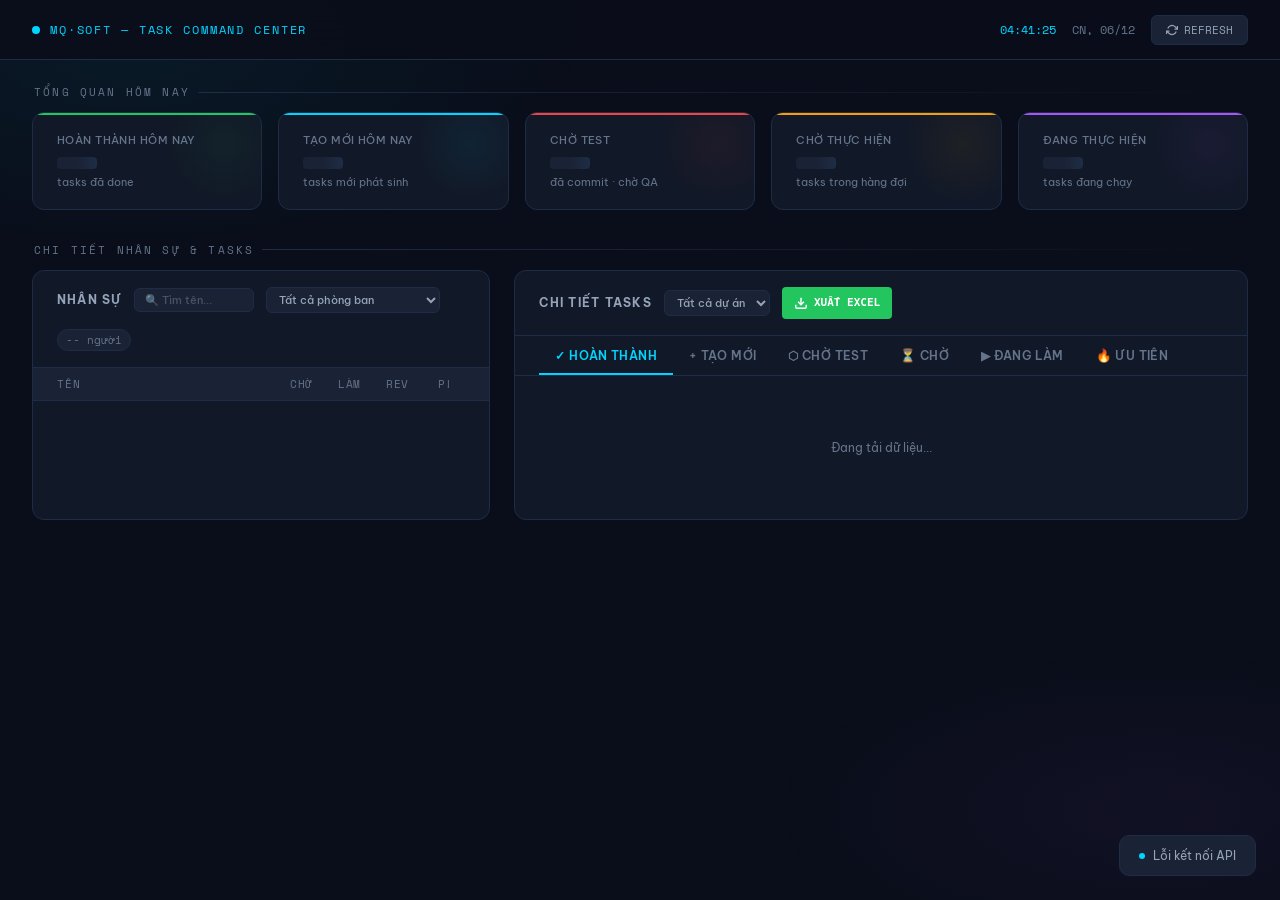
==== commit 12da5ce4: "add cảnh báo thông minh" ====
--- a/index.html
+++ b/index.html
@@ -34,6 +34,12 @@
   </header>
 
   <main>
+    <!-- Smart Alert Banner -->
+    <div class="alert-banner" id="alertBanner">
+      <div class="alert-dot"></div>
+      <span id="alertMsg">Cảnh báo: Có nhân sự đang quá tải!</span>
+    </div>
+
     <!-- KPI ROW -->
     <div class="section-label">Tổng quan hôm nay</div>
     <div class="kpi-grid" id="kpiGrid">
@@ -81,8 +87,10 @@
       <!-- Personnel Table -->
       <div class="table-card">
         <div class="table-header">
-          <div style="display:flex; align-items:center; gap:12px;">
+          <div style="display:flex; align-items:center; gap:12px; flex-wrap:wrap;">
             <span class="table-title">Nhân sự</span>
+            <input type="text" id="staffSearch" class="staff-search" placeholder="🔍 Tìm tên..."
+              oninput="app.searchStaff(this.value)">
             <select class="dept-select" onchange="app.filterByDept(this.value)">
               <option value="All">Tất cả phòng ban</option>
               <option value="Phòng Triển Khai - Quản Lý Dự Án">Phòng Triển Khai - QLDA</option>
@@ -91,6 +99,11 @@
             </select>
           </div>
           <span class="table-badge" id="staffCount">-- người</span>
+        </div>
+        <!-- Top Performers -->
+        <div class="top-performers-section" id="topPerfSection">
+          <div class="top-perf-title">🏆 Top Hiệu suất hôm nay</div>
+          <div class="top-perf-list" id="topPerfList"></div>
         </div>
         <div class="personnel-list">
           <div class="person-row person-row-head">
@@ -112,9 +125,10 @@
             <select class="dept-select" id="projectSelect" onchange="app.filterByProject(this.value)">
               <option value="All">Tất cả dự án</option>
             </select>
-            <button class="refresh-btn" onclick="app.exportTasks()" style="background:#22c55e; color:white; border:none; padding:4px 12px; border-radius:4px; font-size:11px; font-weight:bold; cursor:pointer; height:32px; display:flex; align-items:center; gap:6px;">
+            <button class="refresh-btn" onclick="app.exportTasks()"
+              style="background:#22c55e; color:white; border:none; padding:4px 12px; border-radius:4px; font-size:11px; font-weight:bold; cursor:pointer; height:32px; display:flex; align-items:center; gap:6px;">
               <svg width="14" height="14" viewBox="0 0 24 24" fill="none" stroke="currentColor" stroke-width="2.5">
-                <path d="M21 15v4a2 2 0 0 1-2 2H5a2 2 0 0 1-2-2v-4M7 10l5 5 5-5M12 15V3"/>
+                <path d="M21 15v4a2 2 0 0 1-2 2H5a2 2 0 0 1-2-2v-4M7 10l5 5 5-5M12 15V3" />
               </svg>
               XUẤT EXCEL
             </button>
@@ -126,7 +140,8 @@
           <button class="tab-btn" data-tab="wait-test" onclick="app.showTab('wait-test')">⬡ Chờ test</button>
           <button class="tab-btn" data-tab="pending" onclick="app.showTab('pending')">⏳ Chờ</button>
           <button class="tab-btn" data-tab="doing" onclick="app.showTab('doing')">▶ Đang làm</button>
-          <button class="tab-btn" data-tab="priority" onclick="app.showTab('priority')" style="--tab-accent:var(--red)">🔥 Ưu tiên</button>
+          <button class="tab-btn" data-tab="priority" onclick="app.showTab('priority')"
+            style="--tab-accent:var(--red)">🔥 Ưu tiên</button>
         </div>
         <div class="detail-body" id="taskList">
           <div class="empty-state">Đang tải dữ liệu...</div>
--- a/style.css
+++ b/style.css
@@ -14,6 +14,14 @@
   --text-dim: #94a3b8;
   --mono: 'Space Mono', monospace;
   --sans: 'Be Vietnam Pro', sans-serif;
+
+  /* Responsive Font Sizes */
+  --fs-xs: clamp(0.6rem, 0.5vw + 0.5rem, 0.68rem);
+  --fs-sm: clamp(0.7rem, 0.6vw + 0.6rem, 0.78rem);
+  --fs-md: clamp(0.8rem, 0.8vw + 0.7rem, 0.9rem);
+  --fs-lg: clamp(1rem, 1vw + 0.8rem, 1.2rem);
+  --fs-xl: clamp(1.8rem, 3vw + 1rem, 2.8rem);
+  /* For KPI large numbers */
 }
 
 * {
@@ -61,7 +69,7 @@
 
 .logo {
   font-family: var(--mono);
-  font-size: 0.85rem;
+  font-size: var(--fs-sm);
   color: var(--accent);
   letter-spacing: 0.15em;
   display: flex;
@@ -96,7 +104,7 @@
   align-items: center;
   gap: 1rem;
   font-family: var(--mono);
-  font-size: 0.75rem;
+  font-size: var(--fs-sm);
   color: var(--text-muted);
 }
 
@@ -115,7 +123,7 @@
   border-radius: 6px;
   cursor: pointer;
   font-family: var(--mono);
-  font-size: 0.72rem;
+  font-size: var(--fs-xs);
   transition: all 0.2s;
 }
 
@@ -150,7 +158,7 @@
 /* SECTION TITLE */
 .section-label {
   font-family: var(--mono);
-  font-size: 0.68rem;
+  font-size: var(--fs-xs);
   letter-spacing: 0.2em;
   color: var(--text-muted);
   text-transform: uppercase;
@@ -217,7 +225,7 @@
 }
 
 .kpi-label {
-  font-size: 0.72rem;
+  font-size: var(--fs-xs);
   font-weight: 500;
   letter-spacing: 0.04em;
   color: var(--text-muted);
@@ -227,7 +235,7 @@
 
 .kpi-value {
   font-family: var(--mono);
-  font-size: 2.4rem;
+  font-size: var(--fs-xl);
   font-weight: 700;
   line-height: 1;
   color: var(--card-accent, var(--accent));
@@ -279,19 +287,23 @@
   display: flex;
   align-items: center;
   justify-content: space-between;
+  gap: 1rem;
+  flex-wrap: wrap;
 }
 
 .table-title {
-  font-size: 0.8rem;
+  font-size: var(--fs-sm);
   font-weight: 700;
   text-transform: uppercase;
   letter-spacing: 0.1em;
   color: var(--text-dim);
+  white-space: nowrap;
+  flex-shrink: 0;
 }
 
 .table-badge {
   font-family: var(--mono);
-  font-size: 0.68rem;
+  font-size: var(--fs-xs);
   background: var(--surface2);
   border: 1px solid var(--border);
   color: var(--text-muted);
@@ -324,6 +336,32 @@
   color: var(--text);
 }
 
+/* Staff Search Input */
+.staff-search {
+  background: var(--surface2);
+  border: 1px solid var(--border);
+  color: var(--text-dim);
+  font-family: var(--sans);
+  font-size: 0.7rem;
+  font-weight: 500;
+  padding: 4px 10px;
+  border-radius: 6px;
+  outline: none;
+  transition: all 0.2s;
+  width: 120px;
+}
+
+.staff-search::placeholder {
+  color: var(--text-muted);
+  opacity: 0.6;
+}
+
+.staff-search:focus {
+  border-color: var(--accent);
+  color: var(--text);
+  width: 160px;
+}
+
 .personnel-list {
   overflow-y: auto;
   max-height: 480px;
@@ -351,6 +389,7 @@
   gap: 0.5rem;
   cursor: pointer;
   transition: background 0.15s;
+  position: relative;
 }
 
 .person-row:hover {
@@ -361,8 +400,29 @@
   border-bottom: none;
 }
 
+/* Workload Left Indicator */
+.person-row::before {
+  content: '';
+  position: absolute;
+  left: 0;
+  top: 20%;
+  bottom: 20%;
+  width: 3px;
+  border-radius: 0 2px 2px 0;
+  background: transparent;
+  transition: background 0.3s;
+}
+
+.person-row.load-high::before  { background: var(--red); }
+.person-row.load-mid::before   { background: var(--yellow); }
+.person-row.load-low::before   { background: var(--green); }
+
+/* Workload name color */
+.person-row.load-high .person-name { color: var(--red); }
+.person-row.load-mid .person-name  { color: var(--yellow); }
+
 .person-name {
-  font-size: 0.8rem;
+  font-size: var(--fs-sm);
   font-weight: 500;
   color: var(--text-dim);
   white-space: nowrap;
@@ -373,7 +433,7 @@
 .person-stat {
   text-align: center;
   font-family: var(--mono);
-  font-size: 0.8rem;
+  font-size: var(--fs-sm);
   font-weight: 700;
 }
 
@@ -406,7 +466,7 @@
 .col-head {
   text-align: center;
   font-family: var(--mono);
-  font-size: 0.6rem;
+  font-size: var(--fs-xs);
   color: var(--text-muted);
   letter-spacing: 0.08em;
   text-transform: uppercase;
@@ -431,6 +491,17 @@
   border-bottom: 1px solid var(--border);
   padding: 0 1.5rem;
   gap: 0;
+  overflow-x: auto;
+  scrollbar-width: none;
+  /* Firefox */
+  -ms-overflow-style: none;
+  /* IE */
+  white-space: nowrap;
+}
+
+.detail-tabs::-webkit-scrollbar {
+  display: none;
+  /* Chrome, Safari, Opera */
 }
 
 .tab-btn {
@@ -439,7 +510,7 @@
   color: var(--text-muted);
   cursor: pointer;
   font-family: var(--sans);
-  font-size: 0.75rem;
+  font-size: var(--fs-sm);
   font-weight: 600;
   padding: 0.75rem 1rem;
   position: relative;
@@ -447,6 +518,7 @@
   text-transform: uppercase;
   transition: color 0.2s;
   white-space: nowrap;
+  flex-shrink: 0;
 }
 
 .tab-btn::after {
@@ -501,7 +573,7 @@
 }
 
 .task-title {
-  font-size: 0.82rem;
+  font-size: var(--fs-sm);
   font-weight: 500;
   color: var(--text);
   margin-bottom: 0.4rem;
@@ -517,7 +589,7 @@
 }
 
 .task-tag {
-  font-size: 0.65rem;
+  font-size: var(--fs-xs);
   font-weight: 600;
   letter-spacing: 0.05em;
   text-transform: uppercase;
@@ -557,7 +629,7 @@
 }
 
 .task-assignee {
-  font-size: 0.68rem;
+  font-size: var(--fs-xs);
   color: var(--text-muted);
   display: flex;
   align-items: center;
@@ -577,7 +649,7 @@
   text-align: center;
   padding: 3rem 1rem;
   color: var(--text-muted);
-  font-size: 0.8rem;
+  font-size: var(--fs-sm);
 }
 
 .empty-state svg {
@@ -585,7 +657,135 @@
   margin-bottom: 0.5rem;
 }
 
-/* MODAL */
+/* Toast notification  */
+.toast {
+  position: fixed;
+  bottom: 1.5rem;
+  right: 1.5rem;
+  z-index: 9999;
+  background: var(--surface2);
+  border: 1px solid var(--border);
+  border-radius: 10px;
+  padding: 0.75rem 1.2rem;
+  font-size: var(--fs-sm);
+  color: var(--text-dim);
+  display: flex;
+  align-items: center;
+  gap: 8px;
+  transform: translateY(10px);
+  opacity: 0;
+  transition: all 0.3s;
+}
+
+.toast.show {
+  transform: translateY(0);
+  opacity: 1;
+}
+
+.toast-dot {
+  width: 6px;
+  height: 6px;
+  border-radius: 50%;
+  background: var(--accent);
+}
+
+/* Alert Toast (red variant for critical) */
+.toast.alert {
+  border-color: rgba(239, 68, 68, 0.5);
+  background: rgba(239, 68, 68, 0.1);
+}
+
+.toast.alert .toast-dot {
+  background: var(--red);
+  animation: pulse 1s infinite;
+}
+
+/* Top Performers Section */
+.top-performers-section {
+  margin: 0 1.5rem 1rem;
+  padding: 0.9rem;
+  background: rgba(34, 197, 94, 0.04);
+  border: 1px solid rgba(34, 197, 94, 0.15);
+  border-radius: 8px;
+  display: none;
+}
+
+.top-performers-section.visible {
+  display: block;
+}
+
+.top-perf-title {
+  font-family: var(--mono);
+  font-size: var(--fs-xs);
+  color: var(--green);
+  letter-spacing: 0.1em;
+  text-transform: uppercase;
+  margin-bottom: 0.6rem;
+  display: flex;
+  align-items: center;
+  gap: 6px;
+}
+
+.top-perf-list {
+  display: flex;
+  flex-wrap: wrap;
+  gap: 0.5rem;
+}
+
+.top-perf-badge {
+  font-size: var(--fs-xs);
+  font-weight: 600;
+  color: var(--green);
+  background: rgba(34, 197, 94, 0.08);
+  border: 1px solid rgba(34, 197, 94, 0.2);
+  border-radius: 20px;
+  padding: 3px 10px;
+  white-space: nowrap;
+}
+
+/* Smart Alert Banner */
+.alert-banner {
+  margin: 0 0 1rem;
+  padding: 0.75rem 1rem;
+  background: rgba(239, 68, 68, 0.06);
+  border: 1px solid rgba(239, 68, 68, 0.2);
+  border-radius: 8px;
+  display: none;
+  align-items: center;
+  gap: 10px;
+  font-size: var(--fs-xs);
+  color: var(--red);
+  letter-spacing: 0.02em;
+  animation: alert-pulse 2s infinite;
+}
+
+.alert-banner.visible {
+  display: flex;
+}
+
+@keyframes alert-pulse {
+  0%, 100% { border-color: rgba(239, 68, 68, 0.2); background: rgba(239, 68, 68, 0.06); }
+  50%       { border-color: rgba(239, 68, 68, 0.5); background: rgba(239, 68, 68, 0.1); }
+}
+
+.alert-dot {
+  width: 8px;
+  height: 8px;
+  border-radius: 50%;
+  background: var(--red);
+  flex-shrink: 0;
+  animation: pulse 1s infinite;
+}
+
+/* Priority KPI Card pulse */
+.kpi-card.has-priority {
+  animation: kpi-alert 3s infinite;
+}
+
+@keyframes kpi-alert {
+  0%, 90%, 100% { box-shadow: none; }
+  95% { box-shadow: 0 0 0 3px rgba(239, 68, 68, 0.3); }
+}
 .modal-overlay {
   position: fixed;
   inset: 0;
@@ -641,7 +841,7 @@
 }
 
 .modal-title {
-  font-size: 1rem;
+  font-size: var(--fs-lg);
   font-weight: 700;
   line-height: 1.4;
   color: var(--text);
@@ -676,7 +876,7 @@
 }
 
 .modal-field-label {
-  font-size: 0.68rem;
+  font-size: var(--fs-xs);
   font-weight: 600;
   letter-spacing: 0.1em;
   text-transform: uppercase;
@@ -685,7 +885,7 @@
 }
 
 .modal-field-value {
-  font-size: 0.85rem;
+  font-size: var(--fs-sm);
   color: var(--text-dim);
   background: var(--surface2);
   border: 1px solid var(--border);
@@ -704,7 +904,7 @@
   border: 1px solid var(--border);
   border-radius: 10px;
   padding: 0.75rem 1.2rem;
-  font-size: 0.8rem;
+  font-size: var(--fs-sm);
   color: var(--text-dim);
   display: flex;
   align-items: center;
@@ -752,4 +952,49 @@
   .kpi-grid {
     grid-template-columns: repeat(2, 1fr);
   }
+
+  /* Task Tabs Grid for Mobile (3 per row) */
+  .detail-tabs {
+    flex-wrap: wrap;
+    padding: 0;
+    overflow-x: visible;
+  }
+
+  .tab-btn {
+    flex: 1 1 33.33%;
+    font-size: 0.65rem;
+    padding: 0.75rem 0.5rem;
+    text-align: center;
+    border-bottom: 1px solid var(--border);
+  }
+
+  .tab-btn.active::after {
+    bottom: -1px;
+  }
+
+  /* Hide the "Chi tiết Tasks" title on mobile */
+  .detail-card .table-title {
+    display: none;
+  }
+
+  /* Hide logo dot on mobile */
+  .logo-dot {
+    display: none;
+  }
+
+  .logo {
+    display: none;
+  }
+
+  /* Shrink project dropdown on mobile */
+  #projectSelect {
+    font-size: 0.65rem;
+    padding: 3px 6px;
+    height: 28px;
+  }
+
+  #projectSelect {
+    width: 200px;
+    /* chỉnh nhỏ lại theo ý */
+  }
 }
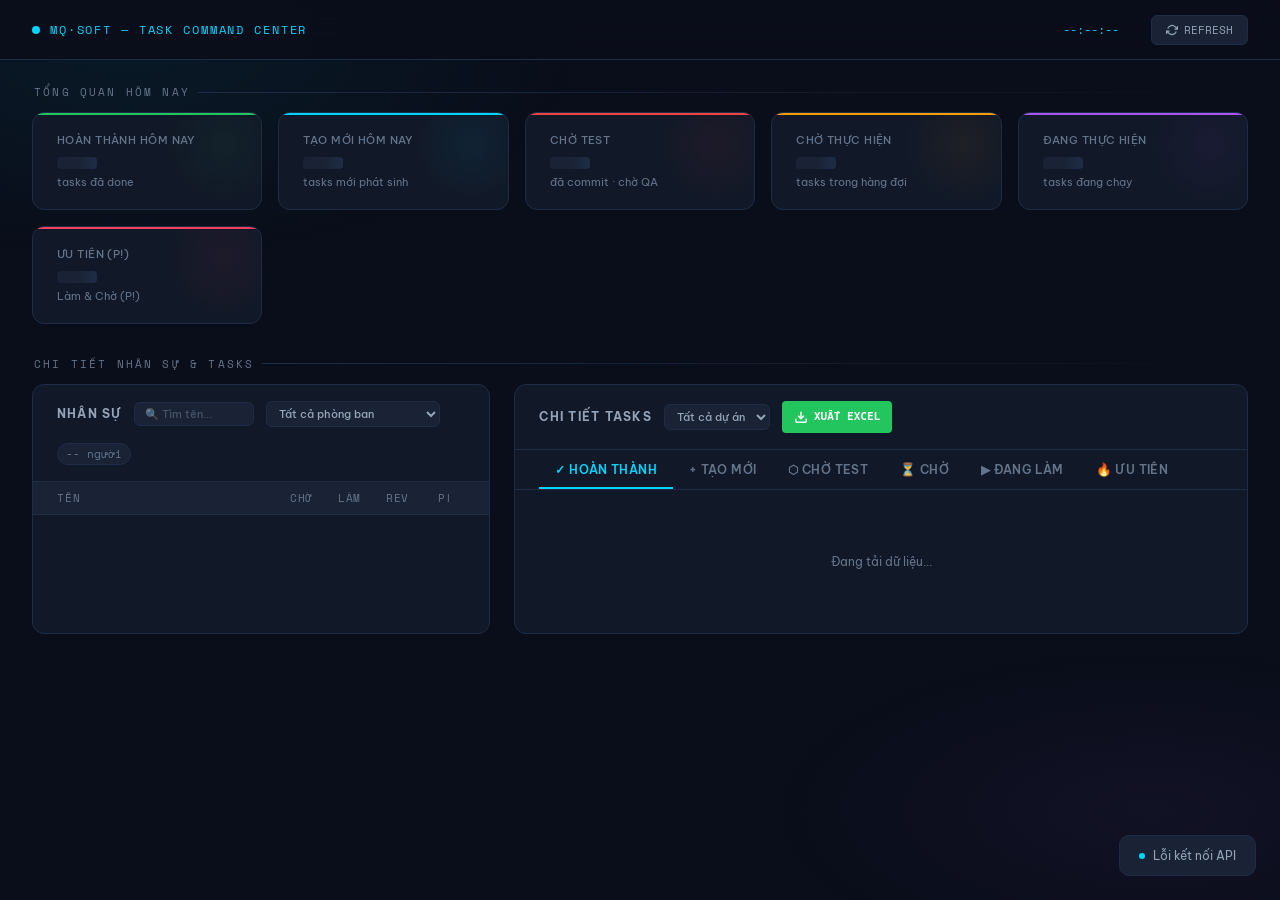
==== commit e3aca2b9: "fix code" ====
--- a/index.html
+++ b/index.html
@@ -77,6 +77,13 @@
           <div class="kpi-loading"></div>
         </div>
         <div class="kpi-sub">tasks đang chạy</div>
+      </div>
+      <div class="kpi-card" style="--card-accent:#f43f5e" onclick="app.showTab('priority')">
+        <div class="kpi-label">Ưu tiên (P!)</div>
+        <div class="kpi-value" id="kpi-priority">
+          <div class="kpi-loading"></div>
+        </div>
+        <div class="kpi-sub">Làm & Chờ (P!)</div>
       </div>
     </div>
 
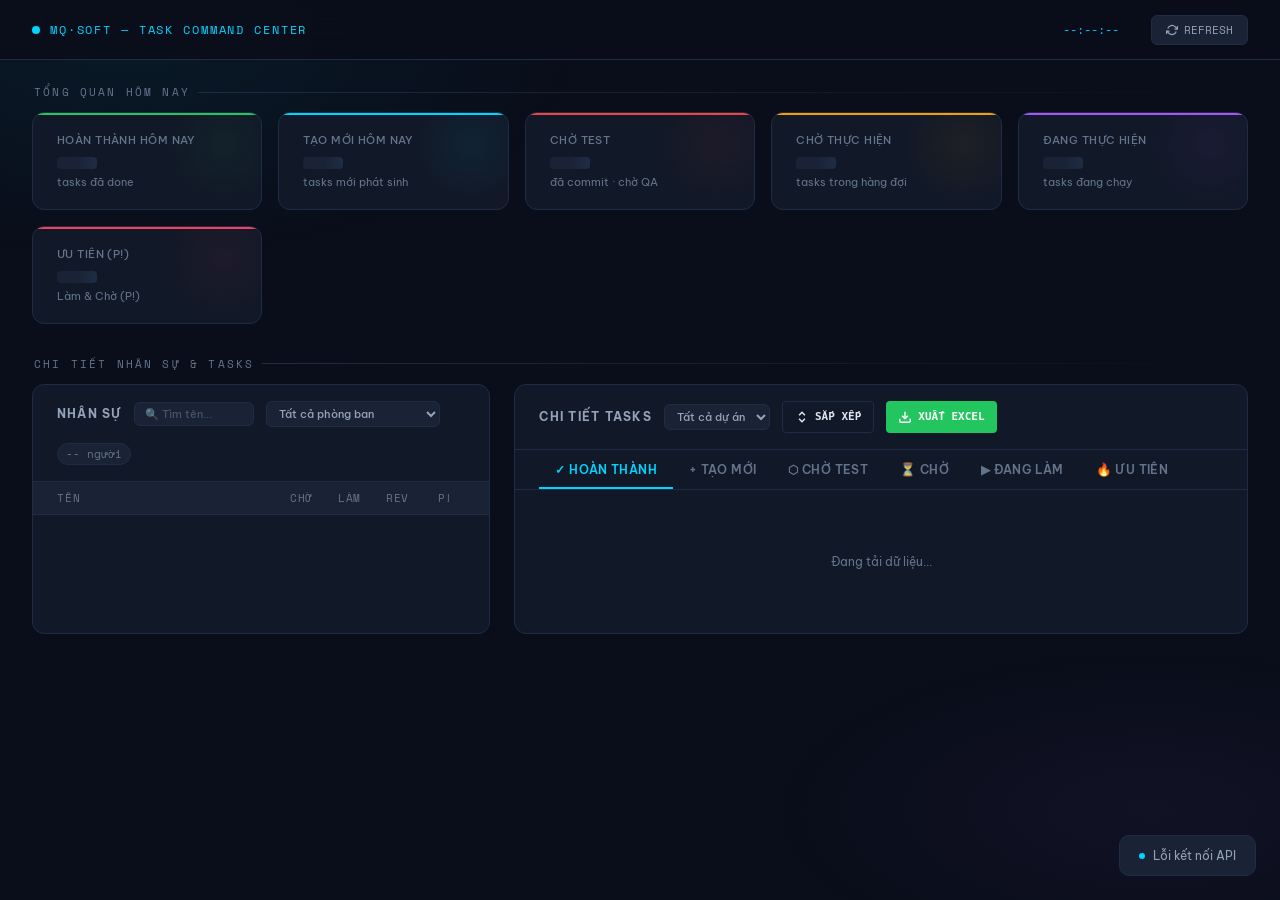
==== commit cee84503: "add shot task" ====
--- a/index.html
+++ b/index.html
@@ -132,6 +132,13 @@
             <select class="dept-select" id="projectSelect" onchange="app.filterByProject(this.value)">
               <option value="All">Tất cả dự án</option>
             </select>
+            <button class="refresh-btn" onclick="app.toggleSort()"
+              style="background:var(--card-bg); color:var(--text); border:1px solid var(--border); padding:4px 12px; border-radius:4px; font-size:11px; font-weight:bold; cursor:pointer; height:32px; display:flex; align-items:center; gap:6px;">
+              <svg width="14" height="14" viewBox="0 0 24 24" fill="none" stroke="currentColor" stroke-width="2.5">
+                <path d="M7 15l5 5 5-5M7 9l5-5 5 5" />
+              </svg>
+              SẮP XẾP
+            </button>
             <button class="refresh-btn" onclick="app.exportTasks()"
               style="background:#22c55e; color:white; border:none; padding:4px 12px; border-radius:4px; font-size:11px; font-weight:bold; cursor:pointer; height:32px; display:flex; align-items:center; gap:6px;">
               <svg width="14" height="14" viewBox="0 0 24 24" fill="none" stroke="currentColor" stroke-width="2.5">
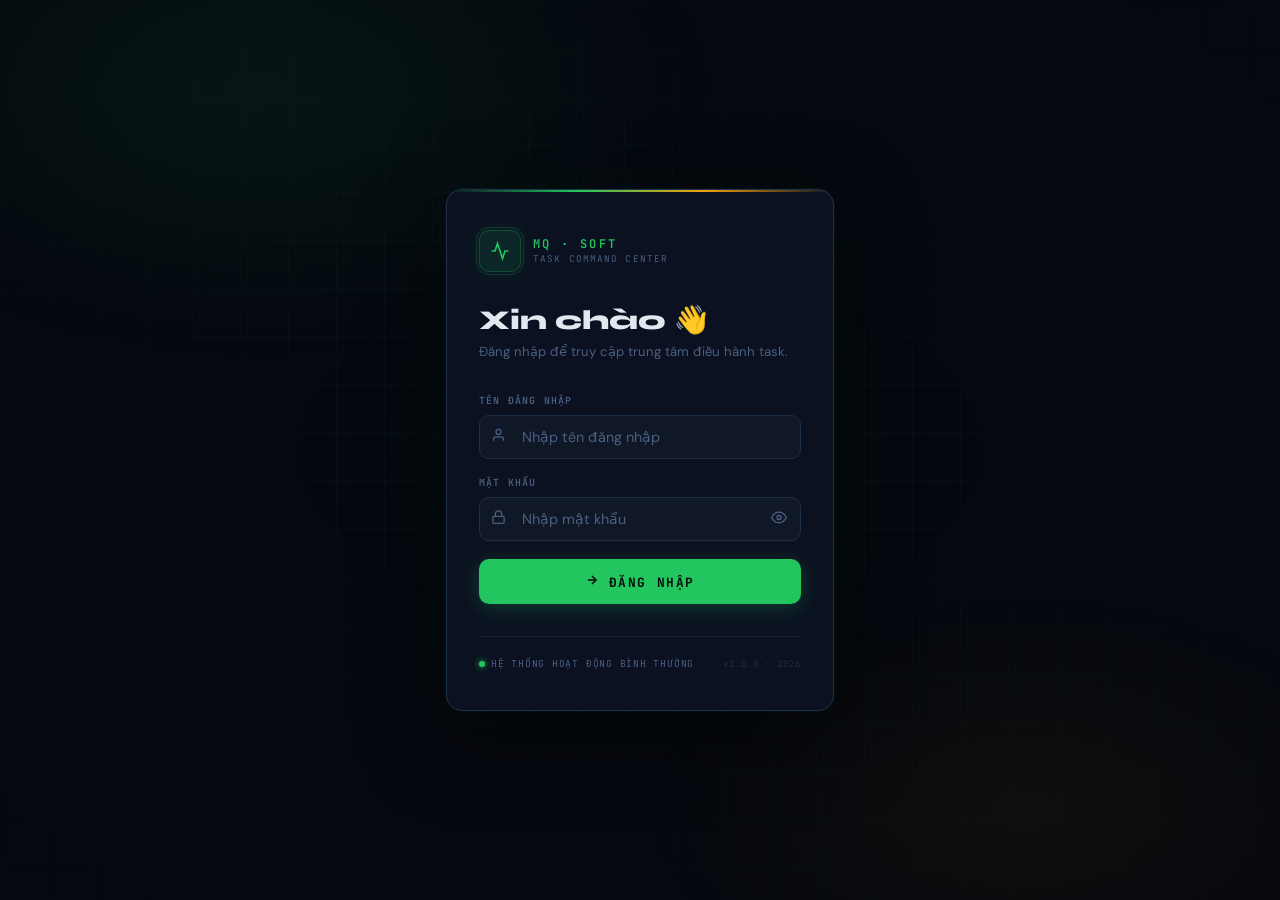
==== commit 6629f1fe: "feat: implement analytics dashboard" ====
--- a/index.html
+++ b/index.html
@@ -4,186 +4,533 @@
 <head>
   <meta charset="UTF-8">
   <meta name="viewport" content="width=device-width, initial-scale=1.0">
-  <title>MQ Soft — Task Command Center</title>
-  <!-- Fonts -->
-  <link
-    href="https://fonts.googleapis.com/css2?family=Space+Mono:wght@400;700&family=Be+Vietnam+Pro:wght@300;400;500;600;700;800&display=swap"
-    rel="stylesheet">
-  <!-- CSS -->
-  <link rel="stylesheet" href="style.css">
+  <title>MQ Soft — Sign In</title>
+  <meta name="description" content="Đăng nhập vào MQ Soft Task Command Center">
+  <link href="https://fonts.googleapis.com/css2?family=Syne:wght@400;600;700;800&family=JetBrains+Mono:wght@400;500;600&family=DM+Sans:wght@300;400;500;600&display=swap" rel="stylesheet">
+  <style>
+    :root {
+      --bg: #05080f;
+      --surface: #0b1120;
+      --surface2: #101828;
+      --border: #162035;
+      --border2: #1e2f4a;
+      --primary: #22c55e;
+      --primary-dim: rgba(34,197,94,0.12);
+      --primary-glow: rgba(34,197,94,0.3);
+      --yellow: #f59e0b;
+      --red: #f43f5e;
+      --text: #e2e8f0;
+      --text-muted: #4a6080;
+      --text-dim: #8899b0;
+      --display: 'Syne', sans-serif;
+      --mono: 'JetBrains Mono', monospace;
+      --body: 'DM Sans', sans-serif;
+      --radius: 16px;
+    }
+
+    * { margin: 0; padding: 0; box-sizing: border-box; }
+
+    body {
+      background: var(--bg);
+      color: var(--text);
+      font-family: var(--body);
+      min-height: 100vh;
+      display: flex;
+      align-items: center;
+      justify-content: center;
+      overflow: hidden;
+    }
+
+    /* ── BACKGROUND FX ── */
+    .bg-grid {
+      position: fixed; inset: 0; z-index: 0;
+      background-image:
+        linear-gradient(rgba(34,197,94,0.03) 1px, transparent 1px),
+        linear-gradient(90deg, rgba(34,197,94,0.03) 1px, transparent 1px);
+      background-size: 48px 48px;
+      mask-image: radial-gradient(ellipse 70% 70% at 50% 50%, black 40%, transparent 100%);
+    }
+
+    .bg-glow {
+      position: fixed; inset: 0; z-index: 0; pointer-events: none;
+      background:
+        radial-gradient(ellipse 60% 50% at 20% 10%, rgba(34,197,94,0.08) 0%, transparent 60%),
+        radial-gradient(ellipse 50% 40% at 80% 90%, rgba(245,158,11,0.05) 0%, transparent 60%),
+        radial-gradient(ellipse 40% 30% at 50% 50%, rgba(34,197,94,0.04) 0%, transparent 70%);
+    }
+
+    /* Floating particles */
+    .particles {
+      position: fixed; inset: 0; z-index: 0; pointer-events: none; overflow: hidden;
+    }
+    .particle {
+      position: absolute;
+      width: 2px; height: 2px;
+      background: var(--primary);
+      border-radius: 50%;
+      opacity: 0;
+      animation: float-up var(--dur, 8s) var(--delay, 0s) infinite ease-in;
+    }
+    @keyframes float-up {
+      0%   { transform: translateY(100vh) scale(0); opacity: 0; }
+      10%  { opacity: 0.6; }
+      90%  { opacity: 0.2; }
+      100% { transform: translateY(-10vh) scale(1.5); opacity: 0; }
+    }
+
+    /* ── MAIN CARD ── */
+    .login-wrap {
+      position: relative; z-index: 1;
+      width: 100%; max-width: 420px;
+      padding: 1rem;
+      animation: card-in 0.7s cubic-bezier(0.16,1,0.3,1) both;
+    }
+    @keyframes card-in {
+      from { opacity: 0; transform: translateY(32px) scale(0.97); }
+      to   { opacity: 1; transform: translateY(0) scale(1); }
+    }
+
+    .login-card {
+      background: var(--surface);
+      border: 1px solid var(--border2);
+      border-radius: var(--radius);
+      padding: 2.5rem 2rem;
+      box-shadow:
+        0 0 0 1px rgba(34,197,94,0.05),
+        0 24px 80px rgba(0,0,0,0.6),
+        0 0 60px rgba(34,197,94,0.04);
+      position: relative;
+      overflow: hidden;
+    }
+
+    /* Top accent line */
+    .login-card::before {
+      content: '';
+      position: absolute; top: 0; left: 0; right: 0;
+      height: 2px;
+      background: linear-gradient(90deg, transparent, var(--primary), var(--yellow), transparent);
+    }
+
+    /* ── LOGO ── */
+    .login-logo {
+      display: flex; align-items: center; gap: 12px;
+      margin-bottom: 2rem;
+    }
+    .logo-mark {
+      width: 42px; height: 42px;
+      background: var(--primary-dim);
+      border: 1px solid rgba(34,197,94,0.25);
+      border-radius: 10px;
+      display: flex; align-items: center; justify-content: center;
+      position: relative;
+      box-shadow: 0 0 20px rgba(34,197,94,0.12);
+    }
+    .logo-mark svg { color: var(--primary); }
+    .logo-pulse {
+      position: absolute; inset: -4px;
+      border: 1px solid rgba(34,197,94,0.2);
+      border-radius: 13px;
+      animation: pulse-ring 2.5s ease-out infinite;
+    }
+    @keyframes pulse-ring {
+      0%   { opacity: 0.6; transform: scale(1); }
+      100% { opacity: 0;   transform: scale(1.3); }
+    }
+    .logo-text { display: flex; flex-direction: column; gap: 1px; }
+    .logo-name {
+      font-family: var(--mono);
+      font-size: 0.75rem; font-weight: 600;
+      color: var(--primary); letter-spacing: 0.2em;
+    }
+    .logo-sub {
+      font-family: var(--mono);
+      font-size: 0.58rem; color: var(--text-muted);
+      letter-spacing: 0.12em;
+    }
+
+    /* ── HEADING ── */
+    .login-title {
+      font-family: var(--display);
+      font-size: 1.7rem; font-weight: 800;
+      color: var(--text); line-height: 1.2;
+      margin-bottom: 0.35rem;
+    }
+    .login-desc {
+      font-size: 0.82rem; color: var(--text-muted);
+      margin-bottom: 2rem; line-height: 1.5;
+    }
+
+    /* ── FORM ── */
+    .form-group {
+      margin-bottom: 1.1rem;
+    }
+    .form-label {
+      display: block;
+      font-family: var(--mono);
+      font-size: 0.62rem; font-weight: 600;
+      color: var(--text-muted);
+      letter-spacing: 0.12em;
+      text-transform: uppercase;
+      margin-bottom: 0.5rem;
+    }
+
+    .input-wrap {
+      position: relative;
+    }
+    .input-icon {
+      position: absolute; left: 12px; top: 50%; transform: translateY(-50%);
+      color: var(--text-muted); pointer-events: none;
+      transition: color 0.2s;
+    }
+    .form-input {
+      width: 100%;
+      background: var(--surface2);
+      border: 1px solid var(--border2);
+      border-radius: 10px;
+      padding: 0.75rem 1rem 0.75rem 2.6rem;
+      color: var(--text);
+      font-family: var(--body); font-size: 0.9rem;
+      outline: none;
+      transition: all 0.2s;
+      caret-color: var(--primary);
+    }
+    .form-input::placeholder { color: var(--text-muted); }
+    .form-input:focus {
+      border-color: rgba(34,197,94,0.4);
+      background: rgba(34,197,94,0.03);
+      box-shadow: 0 0 0 3px rgba(34,197,94,0.08);
+    }
+    .form-input:focus + .input-focus-line { transform: scaleX(1); }
+    .form-input:focus ~ .input-icon-wrap .input-icon { color: var(--primary); }
+
+    /* toggle password */
+    .pwd-toggle {
+      position: absolute; right: 12px; top: 50%; transform: translateY(-50%);
+      background: none; border: none; cursor: pointer;
+      color: var(--text-muted); padding: 2px;
+      transition: color 0.2s;
+    }
+    .pwd-toggle:hover { color: var(--text); }
+
+    /* ── ERROR ── */
+    .error-msg {
+      display: flex; align-items: center; gap: 8px;
+      background: rgba(244,63,94,0.08);
+      border: 1px solid rgba(244,63,94,0.25);
+      border-radius: 8px;
+      padding: 0.65rem 1rem;
+      font-size: 0.8rem; color: #f87171;
+      font-family: var(--mono);
+      margin-bottom: 1rem;
+      animation: shake 0.4s cubic-bezier(0.36,0.07,0.19,0.97);
+      display: none;
+    }
+    .error-msg.show { display: flex; }
+    @keyframes shake {
+      0%,100% { transform: translateX(0); }
+      20%      { transform: translateX(-6px); }
+      40%      { transform: translateX(6px); }
+      60%      { transform: translateX(-4px); }
+      80%      { transform: translateX(4px); }
+    }
+
+    /* ── SUBMIT BTN ── */
+    .submit-btn {
+      width: 100%; margin-top: 0.5rem;
+      background: var(--primary);
+      border: none; border-radius: 10px;
+      padding: 0.85rem 1rem;
+      color: #020c07;
+      font-family: var(--mono); font-size: 0.8rem; font-weight: 700;
+      letter-spacing: 0.12em; text-transform: uppercase;
+      cursor: pointer;
+      display: flex; align-items: center; justify-content: center; gap: 8px;
+      position: relative; overflow: hidden;
+      transition: all 0.2s;
+      box-shadow: 0 4px 20px rgba(34,197,94,0.25);
+    }
+    .submit-btn:hover {
+      background: #16a34a;
+      box-shadow: 0 6px 28px rgba(34,197,94,0.38);
+      transform: translateY(-1px);
+    }
+    .submit-btn:active { transform: translateY(0); }
+    .submit-btn.loading {
+      opacity: 0.75; pointer-events: none;
+    }
+    .submit-btn .btn-spinner {
+      width: 16px; height: 16px;
+      border: 2px solid rgba(2,12,7,0.3);
+      border-top-color: #020c07;
+      border-radius: 50%;
+      animation: btn-spin 0.7s linear infinite;
+      display: none;
+    }
+    .submit-btn.loading .btn-spinner { display: block; }
+    .submit-btn.loading .btn-text { display: none; }
+    @keyframes btn-spin { to { transform: rotate(360deg); } }
+
+    /* ── FOOTER ── */
+    .login-footer {
+      margin-top: 2rem;
+      padding-top: 1.25rem;
+      border-top: 1px solid var(--border);
+      display: flex; align-items: center; justify-content: space-between;
+      flex-wrap: wrap; gap: 8px;
+    }
+    .footer-badge {
+      display: flex; align-items: center; gap: 6px;
+      font-family: var(--mono); font-size: 0.6rem;
+      color: var(--text-muted); letter-spacing: 0.08em;
+    }
+    .status-dot {
+      width: 6px; height: 6px; border-radius: 50%;
+      background: var(--primary);
+      box-shadow: 0 0 6px var(--primary);
+      animation: blink 2s ease-in-out infinite;
+    }
+    @keyframes blink {
+      0%,100% { opacity: 1; } 50% { opacity: 0.3; }
+    }
+    .footer-version {
+      font-family: var(--mono); font-size: 0.58rem; color: var(--border2);
+    }
+
+    /* ── Success flash ── */
+    .success-overlay {
+      position: fixed; inset: 0; z-index: 999;
+      background: rgba(5,8,15,0.95);
+      display: flex; align-items: center; justify-content: center;
+      flex-direction: column; gap: 16px;
+      opacity: 0; pointer-events: none;
+      transition: opacity 0.3s;
+    }
+    .success-overlay.show { opacity: 1; pointer-events: all; }
+    .success-icon {
+      width: 64px; height: 64px;
+      background: var(--primary-dim);
+      border: 2px solid var(--primary);
+      border-radius: 50%;
+      display: flex; align-items: center; justify-content: center;
+      color: var(--primary);
+      animation: pop-in 0.4s cubic-bezier(0.16,1,0.3,1) both;
+    }
+    .success-text {
+      font-family: var(--mono); font-size: 0.75rem;
+      color: var(--primary); letter-spacing: 0.15em;
+      animation: pop-in 0.4s 0.1s cubic-bezier(0.16,1,0.3,1) both;
+    }
+    @keyframes pop-in {
+      from { opacity: 0; transform: scale(0.7); }
+      to   { opacity: 1; transform: scale(1); }
+    }
+  </style>
 </head>
 
 <body>
 
-  <header>
-    <div class="logo">
-      <div class="logo-dot"></div>
-      MQ·SOFT — TASK COMMAND CENTER
+  <div class="bg-grid"></div>
+  <div class="bg-glow"></div>
+
+  <!-- Floating particles -->
+  <div class="particles" id="particles"></div>
+
+  <!-- Success overlay -->
+  <div class="success-overlay" id="successOverlay">
+    <div class="success-icon">
+      <svg width="28" height="28" viewBox="0 0 24 24" fill="none" stroke="currentColor" stroke-width="2.5">
+        <polyline points="20 6 9 17 4 12"/>
+      </svg>
     </div>
-    <div class="header-right">
-      <span id="clock">--:--:--</span>
-      <span id="date-display"></span>
-      <button class="refresh-btn" id="refreshBtn" onclick="app.loadAll()">
-        <svg width="12" height="12" viewBox="0 0 24 24" fill="none" stroke="currentColor" stroke-width="2.5">
-          <path d="M23 4v6h-6M1 20v-6h6" />
-          <path d="M3.51 9a9 9 0 0114.85-3.36L23 10M1 14l4.64 4.36A9 9 0 0020.49 15" />
-        </svg>
-        REFRESH
-      </button>
-    </div>
-  </header>
-
-  <main>
-    <!-- Smart Alert Banner -->
-    <div class="alert-banner" id="alertBanner">
-      <div class="alert-dot"></div>
-      <span id="alertMsg">Cảnh báo: Có nhân sự đang quá tải!</span>
-    </div>
-
-    <!-- KPI ROW -->
-    <div class="section-label">Tổng quan hôm nay</div>
-    <div class="kpi-grid" id="kpiGrid">
-      <div class="kpi-card" style="--card-accent:#22c55e" onclick="app.showTab('completed')">
-        <div class="kpi-label">Hoàn thành hôm nay</div>
-        <div class="kpi-value" id="kpi-completed">
-          <div class="kpi-loading"></div>
+    <div class="success-text">ĐĂNG NHẬP THÀNH CÔNG · ĐANG CHUYỂN HƯỚNG...</div>
+  </div>
+
+  <div class="login-wrap">
+    <div class="login-card">
+
+      <!-- Logo -->
+      <div class="login-logo">
+        <div class="logo-mark">
+          <div class="logo-pulse"></div>
+          <svg width="20" height="20" viewBox="0 0 24 24" fill="none" stroke="currentColor" stroke-width="2">
+            <polyline points="22 12 18 12 15 21 9 3 6 12 2 12"/>
+          </svg>
         </div>
-        <div class="kpi-sub">tasks đã done</div>
-      </div>
-      <div class="kpi-card" style="--card-accent:#00d4ff" onclick="app.showTab('created')">
-        <div class="kpi-label">Tạo mới hôm nay</div>
-        <div class="kpi-value" id="kpi-created">
-          <div class="kpi-loading"></div>
-        </div>
-        <div class="kpi-sub">tasks mới phát sinh</div>
-      </div>
-      <div class="kpi-card" style="--card-accent:#ef4444" onclick="app.showTab('wait-test')">
-        <div class="kpi-label">Chờ Test</div>
-        <div class="kpi-value" id="kpi-waitTest">
-          <div class="kpi-loading"></div>
-        </div>
-        <div class="kpi-sub">đã commit · chờ QA</div>
-      </div>
-      <div class="kpi-card" style="--card-accent:#f59e0b" onclick="app.showTab('pending')">
-        <div class="kpi-label">Chờ thực hiện</div>
-        <div class="kpi-value" id="kpi-pending">
-          <div class="kpi-loading"></div>
-        </div>
-        <div class="kpi-sub">tasks trong hàng đợi</div>
-      </div>
-      <div class="kpi-card" style="--card-accent:#a855f7" onclick="app.showTab('doing')">
-        <div class="kpi-label">Đang thực hiện</div>
-        <div class="kpi-value" id="kpi-doing">
-          <div class="kpi-loading"></div>
-        </div>
-        <div class="kpi-sub">tasks đang chạy</div>
-      </div>
-      <div class="kpi-card" style="--card-accent:#f43f5e" onclick="app.showTab('priority')">
-        <div class="kpi-label">Ưu tiên (P!)</div>
-        <div class="kpi-value" id="kpi-priority">
-          <div class="kpi-loading"></div>
-        </div>
-        <div class="kpi-sub">Làm & Chờ (P!)</div>
-      </div>
-    </div>
-
-    <!-- BOTTOM GRID -->
-    <div class="section-label">Chi tiết nhân sự & Tasks</div>
-    <div class="bottom-grid">
-
-      <!-- Personnel Table -->
-      <div class="table-card">
-        <div class="table-header">
-          <div style="display:flex; align-items:center; gap:12px; flex-wrap:wrap;">
-            <span class="table-title">Nhân sự</span>
-            <input type="text" id="staffSearch" class="staff-search" placeholder="🔍 Tìm tên..."
-              oninput="app.searchStaff(this.value)">
-            <select class="dept-select" onchange="app.filterByDept(this.value)">
-              <option value="All">Tất cả phòng ban</option>
-              <option value="Phòng Triển Khai - Quản Lý Dự Án">Phòng Triển Khai - QLDA</option>
-              <option value="Phòng Lập Trình">Phòng Lập Trình</option>
-              <option value="Ban Giám Đốc">Ban Giám Đốc</option>
-            </select>
-          </div>
-          <span class="table-badge" id="staffCount">-- người</span>
-        </div>
-        <!-- Top Performers -->
-        <div class="top-performers-section" id="topPerfSection">
-          <div class="top-perf-title">🏆 Top Hiệu suất hôm nay</div>
-          <div class="top-perf-list" id="topPerfList"></div>
-        </div>
-        <div class="personnel-list">
-          <div class="person-row person-row-head">
-            <div class="col-head">Tên</div>
-            <div class="col-head" title="Chờ">CHỜ</div>
-            <div class="col-head" title="Đang làm">LÀM</div>
-            <div class="col-head" title="Review">REV</div>
-            <div class="col-head" title="Ưu tiên">P!</div>
-          </div>
-          <div id="personList"></div>
+        <div class="logo-text">
+          <span class="logo-name">MQ · SOFT</span>
+          <span class="logo-sub">TASK COMMAND CENTER</span>
         </div>
       </div>
 
-      <!-- Task Detail -->
-      <div class="detail-card">
-        <div class="table-header">
-          <div style="display:flex; align-items:center; gap:12px;">
-            <span class="table-title">Chi tiết Tasks</span>
-            <select class="dept-select" id="projectSelect" onchange="app.filterByProject(this.value)">
-              <option value="All">Tất cả dự án</option>
-            </select>
-            <button class="refresh-btn" onclick="app.toggleSort()"
-              style="background:var(--card-bg); color:var(--text); border:1px solid var(--border); padding:4px 12px; border-radius:4px; font-size:11px; font-weight:bold; cursor:pointer; height:32px; display:flex; align-items:center; gap:6px;">
-              <svg width="14" height="14" viewBox="0 0 24 24" fill="none" stroke="currentColor" stroke-width="2.5">
-                <path d="M7 15l5 5 5-5M7 9l5-5 5 5" />
+      <!-- Heading -->
+      <div class="login-title">Xin chào 👋</div>
+      <div class="login-desc">Đăng nhập để truy cập trung tâm điều hành task.</div>
+
+      <!-- Form -->
+      <form id="loginForm" onsubmit="handleLogin(event)" autocomplete="off">
+
+        <!-- Username -->
+        <div class="form-group">
+          <label class="form-label" for="username">Tên đăng nhập</label>
+          <div class="input-wrap">
+            <span class="input-icon">
+              <svg width="15" height="15" viewBox="0 0 24 24" fill="none" stroke="currentColor" stroke-width="2">
+                <path d="M20 21v-2a4 4 0 0 0-4-4H8a4 4 0 0 0-4 4v2"/>
+                <circle cx="12" cy="7" r="4"/>
               </svg>
-              SẮP XẾP
-            </button>
-            <button class="refresh-btn" onclick="app.exportTasks()"
-              style="background:#22c55e; color:white; border:none; padding:4px 12px; border-radius:4px; font-size:11px; font-weight:bold; cursor:pointer; height:32px; display:flex; align-items:center; gap:6px;">
-              <svg width="14" height="14" viewBox="0 0 24 24" fill="none" stroke="currentColor" stroke-width="2.5">
-                <path d="M21 15v4a2 2 0 0 1-2 2H5a2 2 0 0 1-2-2v-4M7 10l5 5 5-5M12 15V3" />
+            </span>
+            <input
+              type="text" id="username" class="form-input"
+              placeholder="Nhập tên đăng nhập"
+              autocomplete="username"
+              required
+            >
+          </div>
+        </div>
+
+        <!-- Password -->
+        <div class="form-group">
+          <label class="form-label" for="password">Mật khẩu</label>
+          <div class="input-wrap">
+            <span class="input-icon">
+              <svg width="15" height="15" viewBox="0 0 24 24" fill="none" stroke="currentColor" stroke-width="2">
+                <rect x="3" y="11" width="18" height="11" rx="2" ry="2"/>
+                <path d="M7 11V7a5 5 0 0 1 10 0v4"/>
               </svg>
-              XUẤT EXCEL
+            </span>
+            <input
+              type="password" id="password" class="form-input"
+              placeholder="Nhập mật khẩu"
+              autocomplete="current-password"
+              required
+            >
+            <button type="button" class="pwd-toggle" id="pwdToggle" onclick="togglePwd()" title="Hiện/ẩn mật khẩu">
+              <svg id="eyeIcon" width="16" height="16" viewBox="0 0 24 24" fill="none" stroke="currentColor" stroke-width="2">
+                <path d="M1 12s4-8 11-8 11 8 11 8-4 8-11 8-11-8-11-8z"/>
+                <circle cx="12" cy="12" r="3"/>
+              </svg>
             </button>
           </div>
         </div>
-        <div class="detail-tabs" id="tabBar">
-          <button class="tab-btn active" data-tab="completed" onclick="app.showTab('completed')">✓ Hoàn thành</button>
-          <button class="tab-btn" data-tab="created" onclick="app.showTab('created')">+ Tạo mới</button>
-          <button class="tab-btn" data-tab="wait-test" onclick="app.showTab('wait-test')">⬡ Chờ test</button>
-          <button class="tab-btn" data-tab="pending" onclick="app.showTab('pending')">⏳ Chờ</button>
-          <button class="tab-btn" data-tab="doing" onclick="app.showTab('doing')">▶ Đang làm</button>
-          <button class="tab-btn" data-tab="priority" onclick="app.showTab('priority')"
-            style="--tab-accent:var(--red)">🔥 Ưu tiên</button>
+
+        <!-- Error -->
+        <div class="error-msg" id="errorMsg">
+          <svg width="14" height="14" viewBox="0 0 24 24" fill="none" stroke="currentColor" stroke-width="2.5">
+            <circle cx="12" cy="12" r="10"/><line x1="12" y1="8" x2="12" y2="12"/><line x1="12" y1="16" x2="12.01" y2="16"/>
+          </svg>
+          <span id="errorText">Tên đăng nhập hoặc mật khẩu không đúng.</span>
         </div>
-        <div class="detail-body" id="taskList">
-          <div class="empty-state">Đang tải dữ liệu...</div>
+
+        <!-- Submit -->
+        <button type="submit" class="submit-btn" id="submitBtn">
+          <div class="btn-spinner"></div>
+          <span class="btn-text">
+            <svg width="14" height="14" viewBox="0 0 24 24" fill="none" stroke="currentColor" stroke-width="2.5">
+              <line x1="5" y1="12" x2="19" y2="12"/><polyline points="12 5 19 12 12 19"/>
+            </svg>
+            ĐĂNG NHẬP
+          </span>
+        </button>
+
+      </form>
+
+      <!-- Footer -->
+      <div class="login-footer">
+        <div class="footer-badge">
+          <div class="status-dot"></div>
+          HỆ THỐNG HOẠT ĐỘNG BÌNH THƯỜNG
         </div>
+        <span class="footer-version">v2.0.0 · 2026</span>
       </div>
 
-    </div>
-  </main>
-
-  <!-- Modal -->
-  <div class="modal-overlay" id="modalOverlay" onclick="app.closeModal(event)">
-    <div class="modal" id="modal">
-      <div class="modal-header">
-        <div class="modal-title" id="modalTitle">Task Detail</div>
-        <button class="modal-close" onclick="app.closeModalDirect()">✕</button>
-      </div>
-      <div class="modal-body" id="modalBody"></div>
     </div>
   </div>
 
-  <!-- Toast -->
-  <div class="toast" id="toast">
-    <div class="toast-dot"></div>
-    <span id="toastMsg"></span>
-  </div>
-
-  <!-- JS -->
-  <script src="script.js"></script>
+  <script>
+    // ── Floating particles
+    (function() {
+      const container = document.getElementById('particles');
+      const cols = ['#22c55e','#f59e0b','#38bdf8','#a855f7'];
+      for (let i = 0; i < 22; i++) {
+        const p = document.createElement('div');
+        p.className = 'particle';
+        p.style.cssText = `
+          left: ${Math.random()*100}%;
+          --dur: ${6 + Math.random()*8}s;
+          --delay: ${Math.random()*10}s;
+          background: ${cols[Math.floor(Math.random()*cols.length)]};
+          width: ${1+Math.random()*2}px;
+          height: ${1+Math.random()*2}px;
+          opacity: 0;
+        `;
+        container.appendChild(p);
+      }
+    })();
+
+    // ── Toggle password visibility
+    function togglePwd() {
+      const inp = document.getElementById('password');
+      const icon = document.getElementById('eyeIcon');
+      const show = inp.type === 'password';
+      inp.type = show ? 'text' : 'password';
+      icon.innerHTML = show
+        ? `<path d="M17.94 17.94A10.07 10.07 0 0 1 12 20c-7 0-11-8-11-8a18.45 18.45 0 0 1 5.06-5.94M9.9 4.24A9.12 9.12 0 0 1 12 4c7 0 11 8 11 8a18.5 18.5 0 0 1-2.16 3.19m-6.72-1.07a3 3 0 1 1-4.24-4.24"/><line x1="1" y1="1" x2="23" y2="23"/>`
+        : `<path d="M1 12s4-8 11-8 11 8 11 8-4 8-11 8-11-8-11-8z"/><circle cx="12" cy="12" r="3"/>`;
+    }
+
+    // ── Login handler
+    function handleLogin(e) {
+      e.preventDefault();
+      const user = document.getElementById('username').value.trim();
+      const pass = document.getElementById('password').value;
+      const btn  = document.getElementById('submitBtn');
+      const err  = document.getElementById('errorMsg');
+
+      err.classList.remove('show');
+      btn.classList.add('loading');
+
+      // Simulate auth delay
+      setTimeout(() => {
+        if (user === 'admin' && pass === 'mqsoft@123') {
+          // Success
+          document.getElementById('successOverlay').classList.add('show');
+          setTimeout(() => {
+            window.location.href = 'dashboard.html';
+          }, 1200);
+        } else {
+          btn.classList.remove('loading');
+          document.getElementById('errorText').textContent =
+            'Tên đăng nhập hoặc mật khẩu không đúng.';
+          err.classList.add('show');
+          // Shake inputs
+          ['username','password'].forEach(id => {
+            const el = document.getElementById(id);
+            el.style.borderColor = 'rgba(244,63,94,0.5)';
+            el.style.background  = 'rgba(244,63,94,0.04)';
+            setTimeout(() => {
+              el.style.borderColor = '';
+              el.style.background  = '';
+            }, 1800);
+          });
+        }
+      }, 800);
+    }
+
+    // ── Dismiss error on typing
+    ['username','password'].forEach(id => {
+      document.getElementById(id).addEventListener('input', () => {
+        document.getElementById('errorMsg').classList.remove('show');
+      });
+    });
+
+    // ── Enter key on username → focus password
+    document.getElementById('username').addEventListener('keydown', e => {
+      if (e.key === 'Enter') {
+        e.preventDefault();
+        document.getElementById('password').focus();
+      }
+    });
+  </script>
+
 </body>
-
 </html>
